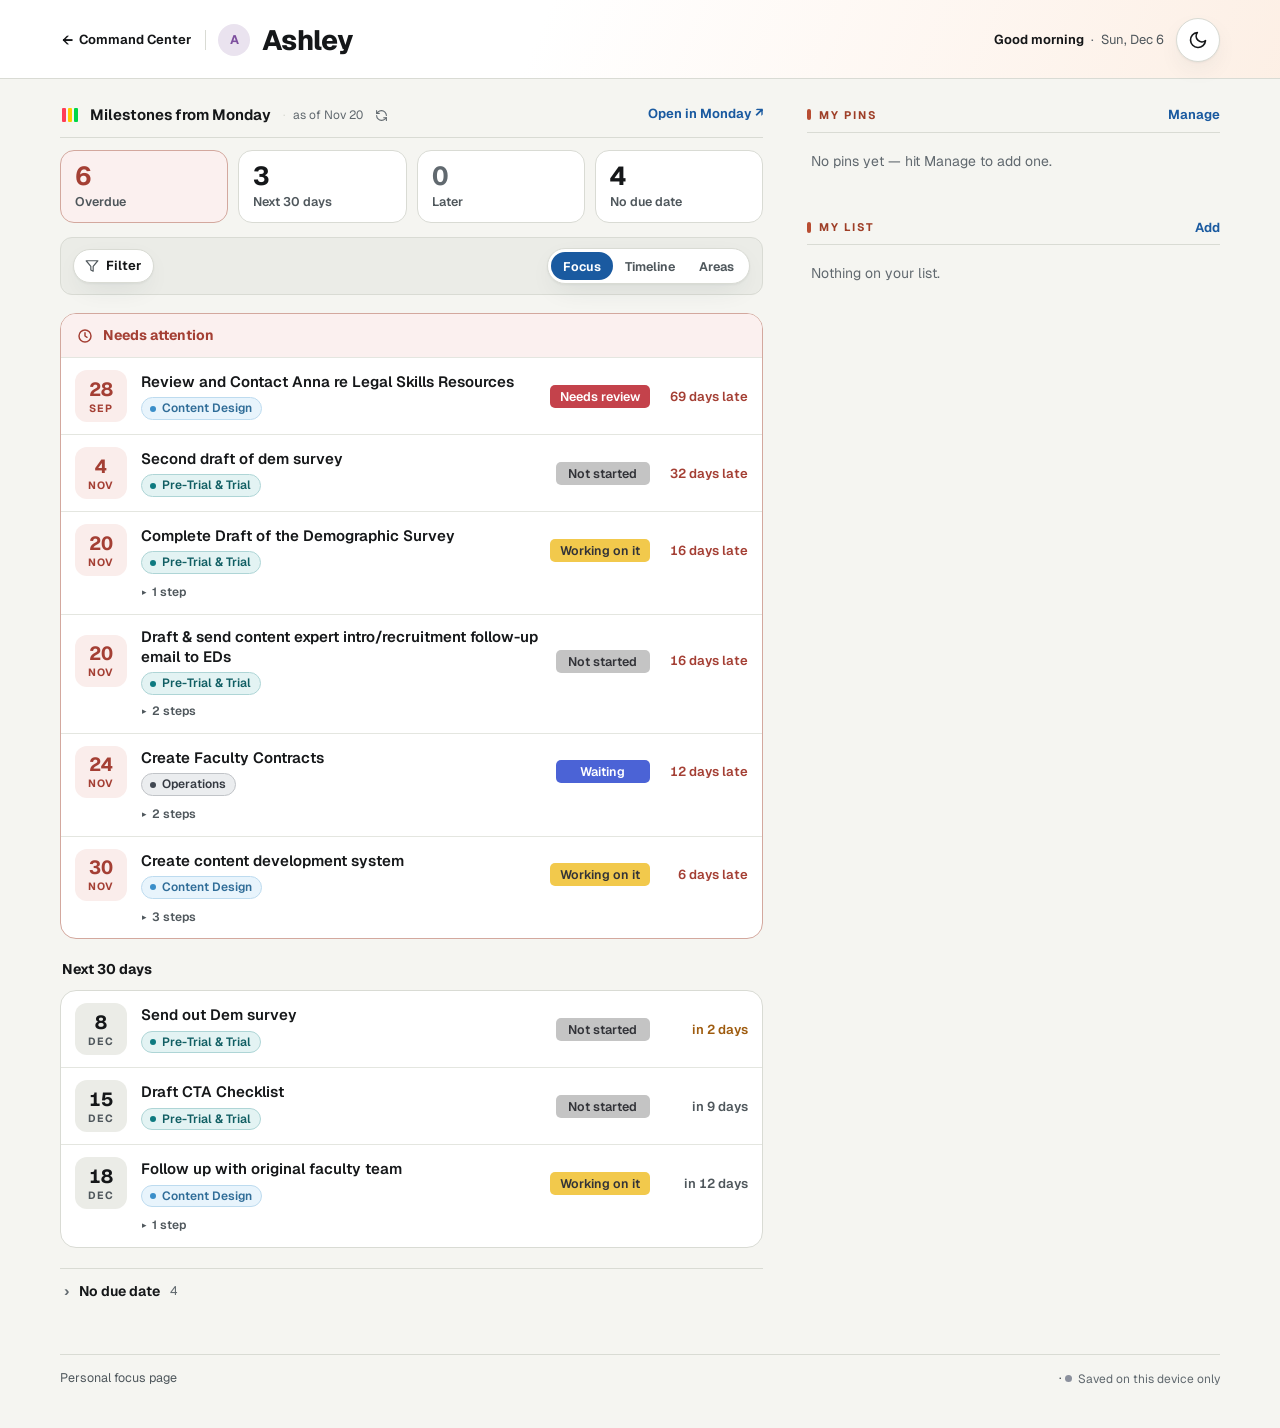
==== ashley/index.html @ b834e162 "Refresh team Monday task snapshots" ====
<!doctype html>
<html lang="en">
<head>
  <meta charset="utf-8" />
  <meta name="viewport" content="width=device-width, initial-scale=1, viewport-fit=cover" />
  <title>Ashley · Focus Page</title>
  <meta name="description" content="Ashley's personal focus page — Monday tasks and quick links." />
  <meta name="robots" content="noindex, nofollow" />
  <meta name="theme-color" content="#efd1b9" />
  <link rel="icon" href="../icons/app/icon.svg" type="image/svg+xml" />
  <link rel="preconnect" href="https://fonts.googleapis.com" />
  <link rel="preconnect" href="https://fonts.gstatic.com" crossorigin />
  <link href="https://fonts.googleapis.com/css2?family=Geist:wght@400;500;600;700&display=swap" rel="stylesheet" />
  <link rel="stylesheet" href="../tokens.css" />

  <style>
    * { box-sizing:border-box; }
    html { -webkit-text-size-adjust:100%; overflow-x:clip; overscroll-behavior-x:none; }
    body {
      margin:0; width:100%; max-width:100%; overflow-x:clip; overscroll-behavior-x:none;
      touch-action:pan-y pinch-zoom;
      font-family:var(--sans); color:var(--ink); line-height:1.5;
      background:var(--canvas-bg);
      -webkit-font-smoothing:antialiased;
      padding:max(20px,env(safe-area-inset-top)) var(--layout-gutter) calc(40px + env(safe-area-inset-bottom));
      min-height:100vh; min-height:100dvh; display:flex; flex-direction:column; align-items:stretch;
    }
    .wrap {
      width:100%; max-width:min(var(--layout-max),100%); margin-inline:auto; min-width:0;
      flex:1 0 auto; display:flex; flex-direction:column;
    }
    a { color:inherit; }
    .skip-link {
      position:absolute; left:16px; top:-100%; z-index:100; padding:10px 14px;
      border-radius:var(--radius); background:var(--card); color:var(--ink);
      font-weight:650; border:1px solid var(--line); box-shadow:var(--shadow);
      text-decoration:none;
    }
    .skip-link:focus { position:fixed; top:max(16px,env(safe-area-inset-top)); left:16px; outline:none; }
    .sr-only { position:absolute; width:1px; height:1px; padding:0; margin:-1px; overflow:hidden; clip:rect(0,0,0,0); white-space:nowrap; border:0; }

    /* ---- header ------------------------------------------------------
       A band, not a card: the wash and hairline run the full width of the
       window while the content stays on the same column as the page below.
       `margin-inline: calc(50% - 50vw)` reaches from .wrap out to both edges;
       .hero-inner puts the content back on the grid. html carries
       overflow-x:clip, so a scrollbar's worth of 100vw is clipped rather than
       becoming a sideways scroll. Mirrors the Command Center header. */
    header.hero {
      margin-inline:calc(50% - 50vw);
      margin-top:calc(-1 * max(20px,env(safe-area-inset-top)));
      margin-bottom:26px;
      padding-inline:var(--layout-gutter);
      background:var(--hero-bg);
      border-bottom:1px solid var(--line);
    }
    /* Padding and column match the Command Center's .hero-inner exactly, and
        both headers are governed by the same tallest child (the 44px icon
        button), so the band is the same height on every page. */
    .hero-inner {
      display:flex; align-items:center; flex-wrap:wrap; gap:4px 12px;
      max-width:min(var(--layout-max),100%); margin-inline:auto; padding:18px 0 16px;
      min-width:0;
    }
    /* Back to the Command Center — plain text in the band, not a floating pill */
    .team-back {
      display:inline-flex; align-items:center; gap:6px; flex:none;
      text-decoration:none; font-size:13px; font-weight:650; color:var(--ink);
      padding:3px 2px; border-radius:6px;
      transition:color .15s;
    }
    .team-back:hover { color:var(--brand); }
    .team-back:focus-visible {
      outline:none;
      box-shadow:0 0 0 3px color-mix(in srgb,var(--brand) 35%,transparent);
    }
    .tb-arrow { font-size:14px; line-height:1; }
    .hero-sep { flex:none; width:1px; height:20px; background:var(--line); }
    /* The person's mark — the same tinted circle the Command Center's avatar
       stack uses, so a face means the same thing on both pages. */
    .who-mono {
      flex:none; width:32px; height:32px; border-radius:50%;
      display:grid; place-items:center;
      font-family:var(--sans); font-weight:700; font-size:12.5px;
      color:var(--who,var(--brand));
      background:color-mix(in srgb,var(--who,var(--brand)) 16%,var(--card));
    }
    /* The person accents are literals, so unlike a token they do NOT lighten
       with the theme — accent-on-dark-tint lands near 3:1. Mixing the letter
       toward paper (and the ground a little further from it) restores it. */
    @media (prefers-color-scheme: dark) {
      :root:not([data-theme="light"]) .who-mono {
        color:color-mix(in srgb,var(--who,var(--brand)) 45%,#fff);
        background:color-mix(in srgb,var(--who,var(--brand)) 26%,var(--card));
      }
    }
    :root[data-theme="dark"] .who-mono {
      color:color-mix(in srgb,var(--who,var(--brand)) 45%,#fff);
      background:color-mix(in srgb,var(--who,var(--brand)) 26%,var(--card));
    }
    h1 {
      font-family:var(--sans); font-weight:750; font-size:clamp(22px,2.8vw,28px);
      line-height:1.1; letter-spacing:-0.025em; color:var(--ink); margin:0;
    }
    /* Greeting and date on one line, joined by a middot */
    .head-meta {
      display:flex; align-items:baseline; gap:7px; min-width:0;
      margin-left:auto; flex:none;
    }
    .greeting { font-size:13px; font-weight:650; line-height:1.3; color:var(--ink); }
    /* Scoped: .cal-day.today in the calendar would inherit the middot otherwise */
    .head-meta .today { font-size:13px; color:var(--muted); font-variant-numeric:tabular-nums; }
    .head-meta .today::before { content:"·"; margin-right:7px; color:var(--faint); }
    .head-right { display:flex; align-items:center; gap:8px; flex:none; }
    .icon-btn {
      width:44px; height:44px; display:grid; place-items:center; background:var(--card);
      border:1px solid var(--line); border-radius:999px; color:var(--ink); cursor:pointer;
      box-shadow:var(--shadow); transition:transform .17s, border-color .17s;
    }
    .icon-btn:hover { transform:translateY(-1px); border-color:color-mix(in srgb,var(--brand) 45%,var(--line)); }
    .icon-btn svg { width:20px; height:20px; }

    /* ---- layout (matches Command Center #board grid) --------------- */
    main.cols { margin-top:0; min-width:0; max-width:100%; margin-bottom:40px; }
    @media (min-width:960px){
      .cols {
        display:grid;
        grid-template-columns:minmax(0,63fr) minmax(300px,37fr);
        gap:44px;
        align-items:start;
      }
      .col { display:flex; flex-direction:column; gap:34px; min-width:0; }
    }
    @media (max-width:959px){
      .cols { display:flex; flex-direction:column; gap:30px; }
      .col { display:flex; flex-direction:column; gap:30px; min-width:0; max-width:100%; }
    }

    /* A section is a label and a rule. Nothing here is boxed or shadowed --
       the header band is the page's only container. */
    .panel { min-width:0; }
    .panel-head { margin:0 0 12px; padding-bottom:7px; border-bottom:1px solid var(--line);
      display:flex; align-items:center; gap:10px; flex-wrap:wrap; }
    .panel-title {
      display:flex; align-items:center; gap:8px; font-size:11px; font-weight:700;
      letter-spacing:.16em; text-transform:uppercase; color:var(--earth-deep); margin:0;
    }
    .panel-title::before { content:""; flex:none; width:4px; height:11px; border-radius:2px; background:var(--earth); }
    .panel-title a { color:inherit; text-decoration:none; transition:color .15s; }
    .panel-title a:hover, .panel-title a:focus-visible { color:var(--brand); outline:none; }

    /* ---- Monday tasks header + filter menus ------------------------- */
    .monday-head {
      display:flex; align-items:flex-start; justify-content:space-between;
      gap:12px 16px; flex-wrap:wrap;
      margin-bottom:12px; padding-bottom:12px; border-bottom:1px solid var(--line);
    }
    .monday-head-main {
      display:flex; align-items:center; flex-wrap:wrap; gap:6px 10px; min-width:0;
    }
    .monday-mark { flex:none; display:block; }
    .monday-title { font-size:15px; font-weight:650; color:var(--ink); margin:0; line-height:1.3; }
    .monday-meta { font-size:12px; color:var(--faint); font-variant-numeric:tabular-nums; }
    .monday-meta::before { content:"·"; margin:0 8px 0 2px; color:var(--line); }
    .monday-refresh {
      position:relative;
      font:inherit; line-height:0; padding:2px; border:0; border-radius:6px;
      background:transparent; color:var(--faint); cursor:pointer;
      transition:color .15s, background .15s;
    }
    /* Drawn at 17px, tapped at 25px. */
    .monday-refresh::after { content:""; position:absolute; inset:-4px; }
    .monday-refresh:hover { color:var(--ink); background:var(--hover-tint); }
    .monday-refresh svg { width:13px; height:13px; display:block; }
    .monday-open {
      flex:none; font-size:13px; font-weight:650; color:var(--brand);
      text-decoration:none; line-height:1.3; padding-top:1px;
    }
    .monday-open:hover { text-decoration:underline; text-underline-offset:2px; }

    /* ---- assigned to you this week ------------------------------------
       Earth-tinted header with a NEW pill and a Got it / Show toggle, then
       one row per task: name over its group and assign date, area chip, due.
       Got it folds it to the header; it never removes anything, because
       subitems handed to you show nowhere else on the page. */
    .new-assign {
      margin:0 0 14px; overflow:hidden; background:var(--card);
      border:1px solid color-mix(in srgb, var(--earth) 28%, var(--line));
      border-radius:14px; font-size:14px; color:var(--ink);
    }
    .na-head {
      display:flex; align-items:center; gap:10px; padding:4px 6px 4px 16px; min-height:46px;
      background:color-mix(in srgb, var(--earth) 10%, var(--card));
    }
    .new-assign:not(.is-collapsed) .na-head { border-bottom:1px solid color-mix(in srgb, var(--earth) 18%, var(--line)); }
    .na-pill, .new-tag {
      flex:none; padding:3px 8px; border-radius:999px; line-height:1.15;
      font-size:11px; font-weight:700; letter-spacing:.08em;
      color:var(--on-accent); background:var(--earth);
    }
    .new-tag { font-size:10.5px; padding:2px 7px; }
    .na-title { font-size:13.5px; font-weight:700; color:var(--earth-deep); min-width:0; }
    .na-count { font-size:12.5px; color:var(--earth-deep); }
    .na-toggle {
      margin-left:auto; flex:none; min-height:36px; padding:0 12px; border-radius:8px; cursor:pointer;
      background:transparent; border:0; font:inherit; font-size:13px; font-weight:650; color:var(--earth-deep);
    }
    .na-toggle:hover { background:color-mix(in srgb, var(--earth) 12%, transparent); }
    .na-toggle:focus-visible { outline:none; box-shadow:0 0 0 2px color-mix(in srgb, var(--brand) 40%, transparent); }
    .na-list { list-style:none; margin:0; padding:0; }
    .na-list li + li { border-top:1px solid var(--line-soft); }
    /* Fixed chip and date columns so both line up from row to row. */
    .na-list a {
      display:grid; grid-template-columns:minmax(0,1fr) auto 7.5em; align-items:center; gap:4px 14px;
      padding:12px 16px; color:var(--ink); text-decoration:none;
    }
    .na-list a:hover { background:color-mix(in srgb, var(--ink) 3%, var(--card)); }
    .na-list a:hover .na-task { color:var(--brand); }
    .na-list a:focus-visible { outline:none; box-shadow:inset 0 0 0 2px color-mix(in srgb, var(--brand) 40%, transparent); }
    .na-name { min-width:0; overflow-wrap:anywhere; }
    .na-task { display:block; font-size:14.5px; font-weight:600; line-height:1.35; transition:color .13s; }
    .na-sub { display:block; margin-top:3px; font-size:12.5px; color:var(--muted); }
    .na-due { justify-self:end; font-size:13px; font-weight:600; color:var(--muted); font-variant-numeric:tabular-nums; white-space:nowrap; }
    @media (max-width:560px){
      .na-list a { grid-template-columns:auto minmax(0,1fr); }
      .na-name { grid-column:1 / -1; }
      .na-due { justify-self:start; }
    }

    /* ---- area chips --------------------------------------------------
       One hue per synced board. Every board sits in the LACE workspace, so the
       home page's project colours would all be the same red. The c-<board>
       classes set --chip / --chip-tint for anything that wants the area's
       colour: chips, timeline rows, area cards. */
    .c-ops     { --chip:var(--hue-7); --chip-tint:var(--hue-7-tint); }
    .c-trial   { --chip:var(--hue-2); --chip-tint:var(--hue-2-tint); }
    .c-lms     { --chip:var(--hue-3); --chip-tint:var(--hue-3-tint); }
    .c-comms   { --chip:var(--hue-4); --chip-tint:var(--hue-4-tint); }
    .c-data    { --chip:var(--hue-5); --chip-tint:var(--hue-5-tint); }
    .c-content { --chip:var(--hue-6); --chip-tint:var(--hue-6-tint); }
    .area-chip {
      display:inline-flex; align-items:center; gap:6px; white-space:nowrap;
      padding:2px 9px 2px 8px; border-radius:999px; font-size:12px; font-weight:600; line-height:1.4;
      color:color-mix(in srgb, var(--chip,var(--hue-7)) 72%, var(--ink)); background:var(--chip-tint,var(--hue-7-tint));
      border:1px solid color-mix(in srgb, var(--chip,var(--hue-7)) 25%, var(--chip-tint,var(--hue-7-tint)));
    }
    .area-chip::before { content:""; flex:none; width:6px; height:6px; border-radius:50%; background:var(--chip,var(--hue-7)); }

    .monday-controls {
      display:flex; align-items:center; gap:10px 12px; flex-wrap:wrap;
      margin:0 0 18px; padding:10px 12px;
      background:var(--paper-2);
      border:1px solid var(--line);
      border-radius:12px;
    }
    .monday-controls .menu-wrap { display:flex; align-items:center; position:relative; }
    .menu-wrap { position:relative; }
    .filter-trigger {
      font:inherit; font-size:13px; font-weight:650; color:var(--ink);
      background:var(--card); border:1px solid var(--line); border-radius:999px;
      padding:7px 12px 7px 11px; cursor:pointer;
      display:inline-flex; align-items:center; gap:7px;
      line-height:1.2; min-height:34px; box-shadow:var(--shadow);
      transition:color .15s, background .15s, border-color .15s;
    }
    .filter-trigger svg { width:14px; height:14px; color:var(--muted); flex:none; }
    .filter-trigger:hover {
      border-color:color-mix(in srgb,var(--brand) 40%,var(--line));
      color:var(--brand-deep);
    }
    .filter-trigger:hover svg { color:var(--brand-deep); }
    .filter-trigger:focus-visible {
      outline:none;
      box-shadow:0 0 0 3px color-mix(in srgb,var(--brand) 35%,transparent), var(--shadow);
    }
    .filter-trigger[aria-expanded="true"],
    .filter-trigger.is-filtered {
      border-color:color-mix(in srgb,var(--brand) 50%,var(--line));
      color:var(--brand-deep);
      background:var(--card);
    }
    .filter-trigger[aria-expanded="true"] svg,
    .filter-trigger.is-filtered svg { color:var(--brand); }
    .filter-summary {
      max-width:22ch; overflow:hidden; text-overflow:ellipsis; white-space:nowrap;
      font-size:12.5px; font-weight:600; color:var(--muted);
    }
    .filter-summary:not([hidden])::before {
      content:"·"; margin-right:6px; color:var(--line);
    }
    .view-toggle {
      margin-left:auto;
      display:inline-flex; align-items:center; gap:0;
      padding:3px; background:var(--card);
      border:1px solid var(--line); border-radius:999px;
      box-shadow:var(--shadow);
    }
    .view-seg {
      font:inherit; font-size:12.5px; font-weight:650; color:var(--muted);
      background:transparent; border:0; border-radius:999px;
      padding:6px 12px; cursor:pointer; line-height:1.2; min-height:28px;
      transition:color .15s, background .15s;
    }
    .view-seg:hover { color:var(--ink); }
    .view-seg:focus-visible {
      outline:none;
      box-shadow:0 0 0 3px color-mix(in srgb,var(--brand) 35%,transparent);
    }
    .view-seg[aria-pressed="true"] {
      background:var(--brand); color:var(--on-accent);
    }
    .menu-panel {
      position:absolute; top:calc(100% + 8px); left:0; z-index:25;
      min-width:210px; background:var(--card);
      border:1px solid var(--line); border-radius:10px;
      box-shadow:var(--shadow); padding:6px 0;
    }
    .menu-panel[hidden] { display:none; }
    .menu-section + .menu-section { margin-top:4px; padding-top:4px; border-top:1px solid var(--line-soft); }
    .menu-section-label {
      font-size:11px; font-weight:700; letter-spacing:.12em;
      text-transform:uppercase; color:var(--faint);
      padding:6px 14px 4px;
    }
    .menu-list { list-style:none; margin:0; padding:0; }
    .menu-item {
      display:flex; align-items:center; gap:8px; width:100%;
      font:inherit; font-size:14px; font-weight:500; color:var(--ink);
      background:transparent; border:0; padding:8px 14px;
      cursor:pointer; text-align:left; transition:background .13s;
    }
    .menu-item:hover { background:var(--hover-tint); }
    /* A picked filter is a control state, so it takes brand, not earth. */
    .menu-item[aria-pressed="true"] {
      background:color-mix(in srgb,var(--brand) 10%,var(--card));
      color:var(--brand-deep); font-weight:650;
    }
    .menu-check { margin-left:auto; flex:none; width:14px; height:14px; color:var(--brand); visibility:hidden; }
    .menu-item[aria-pressed="true"] .menu-check { visibility:visible; }
    .menu-dot { width:8px; height:8px; border-radius:50%; flex:none; }
    .task-content { min-height:80px; }

    /* ---- milestone views: shared pieces ------------------------------
       --od-ink is overdue as TEXT: the raw --overdue sits right at 4.5:1 on
       white and dips under it on its own tint, so text pulls it toward ink. */
    .panel { --od-ink:color-mix(in srgb, var(--overdue) 80%, var(--ink)); }
    /* Status is a solid Monday-coloured label with squared corners; area chips
       are soft tinted pills with a dot. Shape alone tells them apart. */
    .status-pill {
      display:inline-flex; align-items:center; justify-content:center; min-width:7.5em;
      padding:4px 10px; border-radius:5px;
      font-size:12.5px; font-weight:600; white-space:nowrap; line-height:1.2;
    }
    .st-work   { background:var(--mon-work);   color:var(--mon-work-ink); }
    .st-wait   { background:var(--mon-wait);   color:var(--mon-wait-ink); }
    .st-review { background:var(--mon-review); color:var(--mon-review-ink); }
    .st-idle   { background:var(--mon-idle);   color:var(--mon-idle-ink); }
    .st-done   { background:var(--mon-done);   color:var(--mon-done-ink); }

    /* ---- summary tiles: counts that double as jump links -------------- */
    .ms-tiles { display:grid; grid-template-columns:repeat(4,minmax(0,1fr)); gap:10px; margin:0 0 14px; }
    .ms-tile {
      font:inherit; text-align:left; cursor:pointer; color:var(--ink);
      background:var(--card); border:1px solid var(--line); border-radius:14px;
      padding:12px 14px; min-height:44px; display:flex; flex-direction:column; gap:5px;
      transition:border-color .15s, transform .15s;
    }
    .ms-tile:hover:not(:disabled) { border-color:color-mix(in srgb,var(--brand) 40%,var(--line)); transform:translateY(-1px); }
    .ms-tile b { font-size:26px; font-weight:700; letter-spacing:-0.03em; line-height:1; font-variant-numeric:tabular-nums; }
    .ms-tile span { font-size:12.5px; font-weight:600; color:var(--muted); line-height:1.3; }
    .ms-tile.is-alert {
      background:color-mix(in srgb,var(--overdue) 8%,var(--card));
      border-color:color-mix(in srgb,var(--overdue) 35%,var(--line));
    }
    .ms-tile.is-alert b { color:var(--od-ink); }
    .ms-tile:disabled { cursor:default; }
    .ms-tile:disabled b { color:var(--faint); }
    @media (max-width:560px){ .ms-tiles { grid-template-columns:repeat(2,minmax(0,1fr)); } }

    /* ---- focus view ---------------------------------------------------- */
    .ms-sec { margin:0 0 20px; scroll-margin-top:16px; }
    .ms-sec:focus { outline:none; }
    .ms-sec:last-child { margin-bottom:0; }
    .ms-sec-head { display:flex; align-items:baseline; flex-wrap:wrap; gap:4px 10px; padding:0 2px 10px; }
    .ms-sec-head h3, .ms-alert-head h3 { margin:0; font-size:14px; font-weight:700; color:inherit; }
    .ms-sec-note { font-size:12.5px; color:var(--faint); }
    .ms-card { background:var(--card); border:1px solid var(--line); border-radius:16px; overflow:hidden; }
    .ms-card.is-alert { border-color:color-mix(in srgb,var(--overdue) 35%,var(--line)); }
    .ms-alert-head {
      display:flex; align-items:center; flex-wrap:wrap; gap:4px 10px; padding:11px 16px;
      background:color-mix(in srgb,var(--overdue) 8%,var(--card)); color:var(--od-ink);
    }
    .ms-alert-head svg { width:16px; height:16px; flex:none; }
    .ms-alert-head .ms-sec-note { color:var(--od-ink); }
    .ms-empty { margin:0; padding:18px 16px; font-size:14px; color:var(--muted); }

    .ms-row {
      display:grid; grid-template-columns:52px minmax(0,1fr) auto; align-items:center; gap:14px;
      padding:12px 14px; border-top:1px solid var(--line-soft);
      color:var(--ink); text-decoration:none; transition:background .13s;
    }
    .ms-card > .ms-row:first-child { border-top:0; }
    .ms-row:hover { background:color-mix(in srgb,var(--ink) 3%,var(--card)); }
    .ms-row:hover .ms-name { color:var(--brand); }
    .ms-date {
      width:52px; height:52px; border-radius:12px; background:var(--paper-2);
      display:flex; flex-direction:column; align-items:center; justify-content:center; line-height:1;
    }
    .ms-date b { font-size:19px; font-weight:700; letter-spacing:-0.02em; font-variant-numeric:tabular-nums; }
    .ms-date span { font-size:10.5px; font-weight:700; letter-spacing:.12em; text-transform:uppercase; color:var(--muted); margin-top:4px; }
    .ms-date.is-od { background:color-mix(in srgb,var(--overdue) 10%,var(--card)); color:var(--od-ink); }
    .ms-date.is-od span { color:var(--od-ink); }
    .ms-date.is-none b { color:var(--faint); }
    .ms-main { min-width:0; }
    .ms-name { display:block; font-size:15px; font-weight:600; line-height:1.35; overflow-wrap:anywhere; transition:color .13s; }
    .ms-meta { display:flex; align-items:center; flex-wrap:wrap; gap:4px 8px; margin-top:5px; font-size:12.5px; color:var(--muted); }
    .ms-side { display:flex; align-items:center; gap:14px; }
    .ms-when {
      min-width:6.5em; text-align:right; font-size:13px; font-weight:600; color:var(--muted);
      font-variant-numeric:tabular-nums; white-space:nowrap;
    }
    .ms-when.is-od { color:var(--od-ink); }
    .ms-when.is-soon { color:var(--warm-deep); }
    /* Steps: a milestone's open subitems, folded away until asked for. */
    /* The toggle and open list sit in a tray tucked under the row's text
       column, so they read as part of that milestone, not a loose line. */
    /* Closed, the toggle is a compact line just under the area chip, sized to
       the meta text; open, it becomes a tab and the list hangs off it as one
       tray. Both sit in the row's text column so they belong to the milestone. */
    .ms-steps-wrap { margin:-10px 14px 10px 80px; }
    .ms-steps-toggle {
      display:inline-flex; align-items:center; gap:5px; margin:0 0 0 -6px; padding:2px 6px;
      border:1px solid transparent; border-radius:6px; background:none;
      font:inherit; font-size:12px; font-weight:600; line-height:1.4; color:var(--muted);
      cursor:pointer; transition:background .13s, color .13s;
    }
    .ms-steps-toggle .chev { font-size:9px; }
    .ms-steps-toggle:hover { color:var(--brand); background:var(--paper-2); }
    .ms-steps-toggle[aria-expanded="true"] {
      margin-left:0; padding:3px 10px; background:var(--paper-2); border-color:var(--line);
      border-bottom-left-radius:0; border-bottom-right-radius:0; border-bottom-color:transparent;
    }
    .ms-steps-toggle:focus-visible { outline:2px solid var(--brand); outline-offset:-2px; border-radius:6px; }
    .ms-steps-toggle .chev { display:inline-block; transition:transform .15s; }
    .ms-steps-toggle[aria-expanded="true"] .chev { transform:rotate(90deg); }
    .ms-steps {
      list-style:none; margin:0; padding:2px 12px;
      background:var(--paper-2); border:1px solid var(--line); border-radius:0 10px 10px 10px;
    }
    .ms-steps li + li { border-top:1px solid var(--line); }
    .ms-steps a {
      display:grid; grid-template-columns:minmax(0,1fr) auto; gap:2px 12px; align-items:baseline;
      padding:7px 0; color:var(--ink); text-decoration:none; font-size:13.5px;
    }
    .ms-steps a:hover .ms-step-name { color:var(--brand); }
    .ms-step-name { overflow-wrap:anywhere; }
    .ms-step-who { grid-column:1; font-size:12px; color:var(--faint); }
    .ms-step-who.is-me { color:var(--brand); font-weight:600; }
    .ms-step-side { grid-column:2; grid-row:1 / span 2; align-self:center; display:flex; align-items:center; gap:10px; }
    .ms-step-when { min-width:4.5em; text-align:right; font-size:12.5px; font-weight:600; color:var(--muted); white-space:nowrap; font-variant-numeric:tabular-nums; }
    .status-pill.is-mini { min-width:0; padding:2px 7px; border-radius:4px; font-size:11px; }
    .ms-step-when.is-od { color:var(--od-ink); }
    @media (prefers-reduced-motion: reduce){ .ms-steps-toggle .chev { transition:none; } }
    @media (max-width:560px){
      .ms-row { grid-template-columns:44px minmax(0,1fr); gap:8px 12px; align-items:start; }
      .ms-date { width:44px; height:44px; border-radius:11px; }
      .ms-date b { font-size:16px; }
      .ms-date span { font-size:9.5px; margin-top:3px; }
      .ms-side { grid-column:2; gap:10px; }
      .ms-when { min-width:0; text-align:left; }
      .ms-steps-wrap { margin-left:70px; }
    }

    /* Later: a month-by-month count, with the full list one press away */
    .ms-later {
      background:var(--card); border:1px solid var(--line); border-radius:16px;
      padding:16px 18px; display:flex; flex-direction:column; gap:14px;
    }
    .ms-later-head { display:flex; align-items:center; flex-wrap:wrap; gap:4px 10px; }
    .ms-later-head h3 { margin:0; font-size:14px; font-weight:700; }
    .ms-more-btn {
      margin-left:auto; font:inherit; font-size:13px; font-weight:650; cursor:pointer;
      color:var(--brand-deep); background:var(--brand-tint); border:0; border-radius:999px;
      padding:0 14px; min-height:36px; transition:background .15s;
    }
    .ms-more-btn:hover { background:color-mix(in srgb,var(--brand) 18%,var(--card)); }
    .ms-hist { display:grid; grid-template-columns:repeat(var(--n),minmax(0,1fr)); gap:8px; height:100px; }
    .ms-bar { display:flex; flex-direction:column; align-items:center; justify-content:flex-end; gap:6px; min-width:0; }
    .ms-bar-n { font-size:12px; font-weight:650; font-variant-numeric:tabular-nums; }
    .ms-bar-fill { width:100%; max-width:64px; border-radius:6px; background:color-mix(in srgb,var(--idle) 45%,var(--card)); }
    .ms-bar-m { font-size:11px; font-weight:700; letter-spacing:.08em; text-transform:uppercase; color:var(--muted); white-space:nowrap; }
    .ms-bar.is-peak .ms-bar-fill { background:var(--earth); }
    .ms-bar.is-peak .ms-bar-n, .ms-bar.is-peak .ms-bar-m { color:var(--earth-deep); }
    .ms-month { margin-top:16px; }
    .ms-month-head {
      margin:0 2px 8px; font-size:11px; font-weight:700; letter-spacing:.14em;
      text-transform:uppercase; color:var(--earth-deep);
    }
    @media (max-width:560px){ .ms-hist { gap:4px; } .ms-bar-m { font-size:10px; letter-spacing:.04em; } }

    /* No due date: folded away, like the other quiet buckets */
    .ms-undated { border-top:1px solid var(--line); }
    .ms-undated > summary {
      list-style:none; cursor:pointer; display:flex; align-items:center; gap:10px;
      padding:12px 4px; font-weight:650; font-size:14px; min-height:44px;
    }
    .ms-undated > summary::-webkit-details-marker { display:none; }
    .ms-undated .ms-sec-note { font-weight:400; }
    .bucket-chev { color:var(--faint); transition:transform .16s; }
    .ms-undated[open] .bucket-chev { transform:rotate(90deg); }
    .ms-undated .ms-card { margin-bottom:4px; }

    /* ---- timeline view --------------------------------------------------
       One row per area, months across, a dot per milestone. Milestones that
       would sit on top of each other merge into one numbered circle; picking
       one lists what's in it underneath. Positions are percentages, so the
       chart reflows with the column. */
    .tl { background:var(--card); border:1px solid var(--line); border-radius:16px; padding:14px 18px 12px; margin-bottom:16px; }
    .tl-body { position:relative; }
    .tl-axis, .tl-row { display:grid; grid-template-columns:168px minmax(0,1fr); }
    .tl-axis { height:50px; }
    .tl-row { align-items:center; min-height:62px; border-top:1px solid var(--line-soft); }
    .tl-track { position:relative; align-self:stretch; margin:0 14px; }
    .tl-axis .tl-track { margin-top:0; }
    .tl-month {
      position:absolute; top:6px; font-size:11px; font-weight:700; letter-spacing:.1em;
      text-transform:uppercase; color:var(--faint); white-space:nowrap;
    }
    .tl-today-tag {
      position:absolute; top:26px; transform:translateX(-50%); z-index:2;
      font-size:11px; font-weight:700; line-height:1.4; white-space:nowrap;
      color:var(--on-accent); background:var(--earth); border-radius:999px; padding:1px 8px;
    }
    .tl-lines { position:absolute; top:50px; bottom:0; left:168px; right:0; pointer-events:none; }
    .tl-lines-in { position:absolute; inset:0 14px; }
    .tl-gl { position:absolute; top:0; bottom:0; width:1px; background:var(--line-soft); }
    .tl-now { position:absolute; top:-6px; bottom:0; width:2px; margin-left:-1px; background:var(--earth); }
    .tl-label { display:flex; align-items:center; gap:8px; min-width:0; font-size:13.5px; font-weight:650; padding-right:8px; white-space:nowrap; }
    .tl-label::before { content:""; flex:none; width:9px; height:9px; border-radius:50%; background:var(--chip); }
    .tl-label em { font-style:normal; font-weight:500; font-size:12px; color:var(--faint); }
    .tl-mk {
      --mk:var(--chip);
      position:absolute; top:50%; transform:translate(-50%,-50%); z-index:1;
      display:grid; place-items:center; padding:0; cursor:pointer;
      border-radius:999px; border:2px solid var(--card); background:var(--mk);
      color:var(--on-accent); font:inherit; font-size:11.5px; font-weight:700; line-height:1;
      box-shadow:0 1px 3px rgba(38,54,63,.25); transition:box-shadow .15s;
    }
    .tl-mk::after { content:""; position:absolute; inset:-5px; border-radius:inherit; }
    .tl-mk.is-od { --mk:var(--overdue); }
    .tl-mk[aria-pressed="true"] { z-index:3; box-shadow:0 0 0 2px var(--card), 0 0 0 4px var(--mk); }
    .tl-new {
      position:absolute; top:-5px; right:-5px; width:12px; height:12px; border-radius:50%;
      background:var(--earth); border:2px solid var(--card);
    }
    .tl-legend {
      display:flex; align-items:center; flex-wrap:wrap; gap:6px 18px; margin-top:8px; padding-top:10px;
      border-top:1px solid var(--line-soft); font-size:12.5px; color:var(--muted);
    }
    .tl-legend span { display:inline-flex; align-items:center; gap:7px; }
    .tl-legend i { width:11px; height:11px; border-radius:50%; display:block; flex:none; }
    .tl-detail-head { display:flex; align-items:center; flex-wrap:wrap; gap:4px 10px; padding:13px 16px; border-bottom:1px solid var(--line-soft); }
    .tl-detail-head::before { content:""; flex:none; width:9px; height:9px; border-radius:50%; background:var(--chip); }
    .tl-detail-head.is-od::before { background:var(--overdue); }
    .tl-detail-head h3 { margin:0; font-size:15px; font-weight:700; }
    @media (max-width:560px){
      .tl { padding:12px 12px 10px; }
      .tl-axis, .tl-row { grid-template-columns:minmax(0,1fr); }
      .tl-axis .tl-spacer { display:none; }
      .tl-row { padding-top:8px; min-height:0; }
      .tl-label { justify-self:start; position:relative; z-index:2; background:var(--card); padding-right:10px; }
      .tl-row .tl-track { height:48px; }
      .tl-lines { left:0; }
      .tl-month { font-size:10px; letter-spacing:.04em; }
    }

    /* ---- areas view ------------------------------------------------------ */
    .ar-grid { display:grid; grid-template-columns:repeat(2,minmax(0,1fr)); gap:14px; }
    @media (max-width:720px){ .ar-grid { grid-template-columns:minmax(0,1fr); } }
    .ar-card {
      background:var(--card); border:1px solid var(--line); border-radius:16px;
      padding:18px; display:flex; flex-direction:column; gap:14px; min-width:0;
    }
    .ar-head { display:flex; align-items:center; gap:9px; flex-wrap:wrap; }
    .ar-head::before { content:""; flex:none; width:10px; height:10px; border-radius:50%; background:var(--chip); }
    .ar-head h3 { margin:0; font-size:15px; font-weight:700; }
    .ar-n { font-size:12.5px; color:var(--faint); font-variant-numeric:tabular-nums; }
    .ar-od-badge {
      margin-left:auto; font-size:11.5px; font-weight:700; color:var(--od-ink);
      background:color-mix(in srgb,var(--overdue) 10%,var(--card)); border-radius:999px; padding:3px 9px;
    }
    .ar-bar { display:flex; gap:2px; height:8px; border-radius:999px; overflow:hidden; }
    .ar-bar span { display:block; height:100%; }
    .ar-next {
      display:flex; flex-direction:column; gap:3px; padding:12px 14px; border-radius:12px;
      background:var(--chip-tint); color:var(--ink); text-decoration:none;
    }
    .ar-next small {
      font-size:11px; font-weight:700; letter-spacing:.12em; text-transform:uppercase;
      color:color-mix(in srgb, var(--chip) 72%, var(--ink));
    }
    .ar-next b { font-size:15px; font-weight:650; line-height:1.35; overflow-wrap:anywhere; transition:color .13s; }
    .ar-next b .new-tag { margin-right:7px; vertical-align:2px; }
    .ar-next em { font-style:normal; font-size:12.5px; color:var(--muted); }
    .ar-next:hover b { color:var(--brand); }
    .ar-next.is-od { background:color-mix(in srgb,var(--overdue) 9%,var(--card)); }
    .ar-next.is-od small { color:var(--od-ink); }
    .ar-then { list-style:none; margin:0; padding:0; }
    .ar-then a {
      display:flex; justify-content:space-between; gap:12px; padding:9px 2px;
      border-top:1px solid var(--line-soft); font-size:13.5px; color:var(--ink); text-decoration:none;
    }
    .ar-then a:hover { color:var(--brand); }
    .ar-then .new-tag { margin-right:6px; vertical-align:1px; }
    .ar-then-due { flex:none; color:var(--muted); font-variant-numeric:tabular-nums; }
    .ar-then-due.is-od { color:var(--od-ink); font-weight:600; }
    .ar-all {
      align-self:flex-start; margin-top:auto; font:inherit; font-size:13px; font-weight:650;
      color:var(--brand); background:none; border:0; padding:6px 0; min-height:32px; cursor:pointer;
    }
    .ar-all:hover { text-decoration:underline; text-underline-offset:2px; }
    /* Dashed: the one card that is a to-do about the plan, not a board */
    .ar-card.is-undated { background:transparent; border-style:dashed; }
    .ar-card.is-undated .ar-head::before { background:var(--idle); }
    .ar-then-area { flex:none; font-size:12.5px; color:var(--muted); white-space:nowrap; }
    .ar-more { margin:0; padding:9px 2px 0; border-top:1px solid var(--line-soft); font-size:12.5px; color:var(--muted); }
    .ar-undated-link {
      align-self:flex-start; margin-top:auto; font-size:13px; font-weight:650;
      color:var(--brand); text-decoration:none; padding:6px 0;
    }
    .ar-undated-link:hover { text-decoration:underline; text-underline-offset:2px; }

    .list-empty .wk-jump {
      font:inherit; font-size:13.5px; font-weight:650; margin-top:12px; cursor:pointer;
      background:var(--card); border:1px solid color-mix(in srgb,var(--brand) 35%,var(--line));
      color:var(--brand); border-radius:999px; padding:7px 15px; transition:transform .14s, background .14s;
    }
    .list-empty .wk-jump:hover { transform:translateY(-1px); background:color-mix(in srgb,var(--brand) 10%,var(--card)); }

    @keyframes task-spin { to { transform: rotate(360deg); } }
    .monday-refresh.spinning svg { animation: task-spin 0.85s linear infinite; }
    @media (max-width:520px){
      .monday-head { align-items:flex-start; }
      .monday-open { width:100%; }
      .menu-panel { min-width:min(240px,calc(100vw - 48px)); }
      .monday-controls { padding:10px; }
      .view-toggle { margin-left:0; width:100%; }
      .view-seg { flex:1; text-align:center; padding:7px 8px; }
      .filter-summary { max-width:16ch; }
    }

    /* ---- shared empty state (pins, list, tasks) --------------------- */
    .list-empty { color:var(--faint); font-size:14px; text-align:center; padding:16px 8px; }
    .task-content .list-empty { color:var(--muted); padding:26px 12px; }
    .task-content .list-empty .wk-jump { display:block; margin:12px auto 0; }

    /* ---- jump links ------------------------------------------------ */
    .links { list-style:none; margin:0; padding:0; display:flex; flex-direction:column; gap:0; }
    .links a {
      --link-accent:var(--earth);
      display:flex; align-items:center; gap:11px; text-decoration:none; padding:10px 4px;
      border-radius:7px; border:0; border-bottom:1px solid var(--line-soft);
      background:transparent;
      transition:background .15s, border-color .15s;
    }
    .links > li:last-child a { border-bottom:none; }
    .links a:hover {
      background:var(--hover-tint); border-bottom-color:transparent;
      box-shadow:inset 2px 0 0 var(--link-accent);
    }
    .link-icon {
      width:24px; height:24px; border-radius:50%; flex:none;
      display:grid; place-items:center;
      background:color-mix(in srgb,var(--link-accent) 16%,var(--card));
      color:var(--link-accent);
      border:1px solid color-mix(in srgb,var(--link-accent) 22%,var(--line));
    }
    .link-icon svg { width:13px; height:13px; display:block; }
    .links .lname { font-size:14.5px; font-weight:600; flex:1; min-width:0; line-height:1.35; }
    .links .larr {
      flex:none; width:20px; height:20px; border-radius:999px;
      display:grid; place-items:center; font-size:13px; line-height:1;
      color:var(--muted); background:transparent;
      opacity:.7; transition:opacity .15s, transform .15s, color .15s;
    }
    .links a:hover .larr { color:var(--link-accent); }
    .links a:hover .larr { opacity:1; transform:translate(1px,-1px); }

    /* ---- sidebar (pins + list — right column) ----------------------- */
    .sidebar .panel-head { margin-bottom:10px; }
    .sidebar .head-link {
      font:inherit; font-size:13px; font-weight:650; color:var(--brand);
      background:none; border:0; padding:0; cursor:pointer; text-decoration:none;
    }
    .sidebar .head-link:hover { text-decoration:underline; text-underline-offset:2px; }
    .sidebar .head-link[aria-pressed="true"] { color:var(--brand-deep); }
    .sidebar .links a {
      padding:11px 4px; gap:10px;
    }
    .sidebar .links a:hover {
      background:var(--hover-tint); border-bottom-color:var(--line-soft);
      box-shadow:none;
    }
    .sidebar .link-icon {
      width:20px; height:20px;
      background:var(--link-accent);
      color:var(--on-accent);
      border:none;
    }
    .sidebar .link-icon svg { width:11px; height:11px; }
    .sidebar .links .lname { font-size:14px; font-weight:600; }
    .sidebar .links .larr {
      width:auto; height:auto; font-size:13px; opacity:.5;
      transform:none;
    }
    .sidebar .links a:hover .larr { opacity:.85; transform:none; }
    .sidebar .list-empty { text-align:left; padding:8px 4px 12px; }
    .sidebar .pin-manage {
      display:flex; align-items:center; gap:10px;
      padding:11px 4px; border-bottom:1px solid var(--line-soft);
    }
    .sidebar .pin-manage:last-child { border-bottom:none; }
    .sidebar .pin-manage .pin-label { flex:1; min-width:0; font-size:14px; font-weight:600;
      overflow:hidden; text-overflow:ellipsis; white-space:nowrap; }

    /* ---- my pins ---------------------------------------------------- */
    .pin-row { display:flex; align-items:center; gap:8px; }
    .pin-row .links { flex:1; min-width:0; }
    .pin-actions { display:flex; gap:6px; flex:none; }
    .mini-btn {
      font:inherit; font-size:12px; font-weight:650; cursor:pointer; color:var(--muted);
      background:var(--paper-2); border:1px solid var(--line); border-radius:8px;
      padding:5px 9px; line-height:1.2; transition:border-color .15s, color .15s;
    }
    .mini-btn:hover { color:var(--ink); border-color:color-mix(in srgb,var(--brand) 40%,var(--line)); }
    .mini-btn[aria-pressed="true"] { color:var(--brand-deep); border-color:color-mix(in srgb,var(--brand) 45%,var(--line)); }
    .mini-btn.icon-only {
      display:inline-flex; align-items:center; justify-content:center;
      line-height:0; min-width:28px; min-height:28px; padding:5px 7px;
    }
    .mini-btn.icon-only svg { width:14px; height:14px; display:block; flex-shrink:0; }
    .head-actions { margin-left:auto; display:flex; gap:6px; align-items:center; }

    /* ---- pin editor -------------------------------------------------- */
    .pin-form { border:0; border-top:1px solid var(--line); border-radius:0; background:transparent; padding:14px 0 4px; margin-top:8px; }
    .pin-form label { display:block; font-size:11px; font-weight:650; letter-spacing:.06em;
      text-transform:uppercase; color:var(--faint); margin:0 0 4px; }
    .pin-form input[type="text"], .pin-form input[type="url"] {
      font:inherit; font-size:14px; width:100%; color:var(--ink); background:var(--card);
      border:1px solid var(--line); border-radius:8px; padding:8px 10px; margin-bottom:10px;
    }
    .pin-form input:focus { outline:none; border-color:var(--brand); }
    .swatches, .icon-grid { display:flex; flex-wrap:wrap; gap:6px; margin-bottom:10px; }
    .swatch {
      width:26px; height:26px; border-radius:50%; cursor:pointer; padding:0;
      border:2px solid transparent; box-shadow:inset 0 0 0 1px rgba(0,0,0,.12);
    }
    .swatch[aria-pressed="true"] { border-color:var(--ink); }
    .icon-pick {
      width:32px; height:32px; border-radius:8px; cursor:pointer; display:grid; place-items:center;
      background:var(--card); border:1px solid var(--line); color:var(--muted); padding:0;
    }
    .icon-pick svg { width:16px; height:16px; }
    .icon-pick[aria-pressed="true"] { color:var(--brand); border-color:var(--brand); background:color-mix(in srgb,var(--brand) 10%,var(--card)); }
    .form-actions { display:flex; gap:8px; align-items:center; }
    .btn-sm { font:inherit; font-size:13px; font-weight:650; cursor:pointer; border-radius:8px; padding:7px 13px; }
    .btn-primary { background:var(--brand); border:1px solid var(--brand); color:var(--on-accent); }
    .btn-ghost { background:transparent; border:1px solid var(--line); color:var(--muted); }
    .btn-danger { background:transparent; border:1px solid var(--line); color:var(--danger); margin-left:auto; }

    /* ---- my list ----------------------------------------------------- */
    .sidebar .todo-add { margin-bottom:10px; }
    .sidebar .todo-add[hidden] { display:none; }
    .sidebar .todo-add input { padding:9px 11px; font-size:14px; }
    .sidebar .todo-add .btn-primary {
      flex:none; background:var(--ink); border-color:var(--ink);
      padding:10px 14px; border-radius:8px;
    }
    .sidebar .todo-add .btn-primary:hover { background:color-mix(in srgb,var(--ink) 88%,var(--brand)); border-color:color-mix(in srgb,var(--ink) 88%,var(--brand)); }
    .sidebar .todo { padding:11px 4px; align-items:center; }
    .sidebar .todo-check { width:16px; height:16px; border-radius:3px; margin-top:0; }
    .sidebar .todo.done .todo-check { background:var(--ok); border-color:var(--ok); }
    .sidebar .todo-text { font-size:14px; line-height:1.4; }
    .todo-add { display:flex; gap:8px; margin-bottom:12px; }
    .todo-add input {
      font:inherit; font-size:14px; flex:1; min-width:0; color:var(--ink); background:var(--card);
      border:1px solid var(--line); border-radius:var(--radius); padding:10px 12px;
    }
    .todo-add input:focus { outline:none; border-color:var(--brand); background:var(--card); }
    .todos { list-style:none; margin:0; padding:0; display:flex; flex-direction:column; gap:0; }
    .todo {
      display:flex; align-items:flex-start; gap:10px; padding:10px 4px;
      border:0; border-bottom:1px solid var(--line-soft); border-radius:7px;
      background:transparent;
      transition:background .15s, border-color .15s, opacity .15s;
    }
    .todos > .todo:last-child { border-bottom:none; }
    .todo:hover { background:var(--hover-tint); border-bottom-color:transparent; }
    .todo-check {
      flex:none; width:18px; height:18px; margin-top:1px; border-radius:5px; cursor:pointer; padding:0;
      border:1.5px solid var(--idle); background:transparent; display:grid; place-items:center; color:var(--on-accent);
    }
    .todo-check svg { width:12px; height:12px; opacity:0; }
    .todo.done .todo-check { background:var(--ok); border-color:var(--ok); }
    .todo.done .todo-check svg { opacity:1; }
    .todo-text {
      flex:1; min-width:0; font-size:14px; line-height:1.45; cursor:text;
      word-break:break-word; white-space:pre-wrap;
    }
    .todo.done { opacity:.55; }
    .todo.done .todo-text { text-decoration:line-through; }
    .todo-edit {
      font:inherit; font-size:14px; flex:1; min-width:0; color:var(--ink);
      background:var(--card); border:1px solid var(--brand); border-radius:6px; padding:3px 6px;
    }
    .todo-edit:focus { outline:none; box-shadow:0 0 0 3px color-mix(in srgb,var(--brand) 35%,transparent); }
    .todo-actions {
      flex:none; display:flex; align-items:center; gap:6px;
      opacity:0; transition:opacity .15s;
    }
    .todo:hover .todo-actions, .todo-actions:focus-within { opacity:1; }
    .todo-actions .mini-btn { padding:3px 6px; font-size:12px; line-height:1; }
    .todo-del {
      flex:none; background:none; border:0; cursor:pointer; color:var(--faint);
      font-size:15px; line-height:1; padding:2px 4px; border-radius:6px; transition:color .15s;
    }
    .todo-del:hover { color:var(--danger); }
    .todo-foot { display:flex; align-items:center; gap:10px; margin-top:12px; font-size:12.5px; color:var(--faint); }
    .todo-foot[hidden] { display:none; }  /* display:flex would otherwise beat [hidden] */
    .link-btn { font:inherit; font-size:12.5px; background:none; border:0; padding:0; cursor:pointer;
      color:var(--muted); text-decoration:underline; text-underline-offset:2px; }
    .link-btn:hover { color:var(--brand); }

    /* ---- sync status -------------------------------------------------- */
    .sync-note { display:inline-flex; align-items:center; gap:6px; font-size:12px; color:var(--faint); }
    .sync-dot { width:7px; height:7px; border-radius:50%; background:var(--idle); flex:none; }
    .sync-note[data-state="saving"] .sync-dot { background:var(--wait); }
    .sync-note[data-state="saved"]  .sync-dot { background:var(--ok); }
    .sync-note[data-state="local"]  .sync-dot { background:var(--idle); }
    .sync-note[data-state="error"]  .sync-dot { background:var(--danger); }

    /* margin-top:auto drops the footer to the bottom of the viewport on a
       short page, so it sits where a long page's footer sits. main carries the
       minimum gap for when the page IS long. */
    footer {
      display:flex; align-items:baseline; justify-content:space-between;
      flex-wrap:wrap; gap:6px 18px;
      margin-top:auto; padding-top:14px; border-top:1px solid var(--line);
      color:var(--muted); font-size:12.5px; text-align:left;
    }
    footer a { color:var(--ink); font-weight:650; text-decoration:underline; text-underline-offset:2px; }
    footer a:hover { color:var(--brand); }

    @media (max-width:640px){
      body { padding:max(12px,env(safe-area-inset-top)) 12px calc(28px + env(safe-area-inset-bottom)); }
      header.hero {
        margin-top:calc(-1 * max(12px,env(safe-area-inset-top)));
        margin-bottom:18px;
        padding-inline:12px;
      }
      .hero-inner { padding:14px 0 12px; gap:12px; }
      .head-meta { margin-left:0; }
      .hero-sep { display:none; }
      .todo, .ms-row, .links a { min-height:48px; }
    }
    /* ---- focus states ------------------------------------------------ */
    /* One ring for every control, matching the Command Center. Each item's
       own --accent tints it, so the ring belongs to the thing you focused. */
    .filter-trigger:focus-visible, .view-seg:focus-visible, .menu-item:focus-visible, .monday-refresh:focus-visible, .monday-open:focus-visible,
    .mini-btn:focus-visible, .btn-sm:focus-visible,
    .head-link:focus-visible, .link-btn:focus-visible, .todo-check:focus-visible, .todo-del:focus-visible,
    .swatch:focus-visible, .icon-pick:focus-visible, .icon-btn:focus-visible,
    .list-empty .wk-jump:focus-visible, .ms-tile:focus-visible, .ms-more-btn:focus-visible,
    .ms-undated > summary:focus-visible, .tl-mk:focus-visible, .ar-next:focus-visible,
    .ar-then a:focus-visible, .ar-all:focus-visible, .ar-undated-link:focus-visible {
      outline:none;
      box-shadow:0 0 0 3px color-mix(in srgb,var(--accent,var(--brand)) 35%,transparent);
    }
    .ms-row:focus-visible { outline:none; box-shadow:inset 0 0 0 2px color-mix(in srgb,var(--brand) 45%,transparent); }
    /* Pins carry their colour on --link-accent rather than --accent. */
    .links a:focus-visible {
      outline:none;
      box-shadow:0 0 0 3px color-mix(in srgb,var(--link-accent) 40%,transparent);
    }
    .todo-text:focus-visible {
      outline:none; border-radius:6px;
      box-shadow:0 0 0 3px color-mix(in srgb,var(--brand) 35%,transparent);
    }

    /* ---- touch ------------------------------------------------------- */
    /* The row actions are revealed by hover on pointer devices. Touch has no
       hover, so without this they stay invisible while still being tappable —
       an invisible delete button sitting under your thumb. */
    @media (hover: none) {
      .todo-actions { opacity:1; }
      .links a:hover, .icon-btn:hover, .ms-tile:hover:not(:disabled), .list-empty .wk-jump:hover { transform:none; }
    }
    /* Small controls keep their drawn size and gain a 24px hit area. */
    .todo-check, .todo-del, .todo-actions .mini-btn, .pin-actions .mini-btn { position:relative; }
    .todo-check::after, .todo-del::after,
    .todo-actions .mini-btn::after, .pin-actions .mini-btn::after {
      content:""; position:absolute; inset:-3px;
    }
    .mini-btn:disabled { opacity:.45; cursor:default; }
    .mini-btn:disabled:hover { color:var(--muted); border-color:var(--line); }

    @media (prefers-reduced-motion: reduce){ * { transition:none !important; } }
  </style>
  <script>
    try { var t = localStorage.getItem("tu-theme"); if (t) document.documentElement.dataset.theme = t; } catch(e){}
  </script>
</head>
<body>
  <a class="skip-link" href="#focus-main">Skip to your tasks</a>
  <div class="wrap">
    <header class="hero">
      <div class="hero-inner">
        <a class="team-back" href="../"><span class="tb-arrow" aria-hidden="true">&#8592;</span> Command Center</a>
        <span class="hero-sep" aria-hidden="true"></span>
        <span class="who-mono" id="whoMono" aria-hidden="true"></span>
        <h1 id="whoName">Ashley</h1>
        <div class="head-meta">
          <span class="greeting" id="greeting"></span>
          <span class="today" id="today"></span>
        </div>
        <div class="head-right">
          <button class="icon-btn" id="themeToggle" type="button" aria-label="Switch color theme"></button>
        </div>
      </div>
    </header>

    <main class="cols" id="focus-main">
      <!-- LEFT: tasks -->
      <div class="col">
        <section class="panel">
          <div class="monday-head">
            <div class="monday-head-main">
              <svg class="monday-mark" aria-hidden="true" viewBox="0 0 20 20" width="20" height="20">
                <rect x="2" y="3" width="4" height="14" rx="1" fill="#ff3d57"/>
                <rect x="8" y="3" width="4" height="14" rx="1" fill="#ffcb00"/>
                <rect x="14" y="3" width="4" height="14" rx="1" fill="#00d647"/>
              </svg>
              <h2 class="monday-title">Milestones from Monday</h2>
              <span class="monday-meta" id="snapNote"></span>
              <span class="sr-only" id="refreshStatus" role="status"></span>
              <button class="monday-refresh" type="button" id="taskRefresh"
                      title="Refresh from Monday" aria-label="Refresh tasks from Monday">
                <svg aria-hidden="true" viewBox="0 0 24 24" fill="none" stroke="currentColor" stroke-width="2" stroke-linecap="round" stroke-linejoin="round"><path d="M21 12a9 9 0 0 0-9-9 9.75 9.75 0 0 0-6.74 2.74L3 8"/><path d="M3 3v5h5"/><path d="M3 12a9 9 0 0 0 9 9 9.75 9.75 0 0 0 6.74-2.74L21 16"/><path d="M16 16h5v5"/></svg>
              </button>
            </div>
            <a class="monday-open" href="https://training-unit-hq.monday.com/workspaces/16174604" target="_blank" rel="noopener noreferrer">Open in Monday <span aria-hidden="true">↗</span></a>
          </div>
          <!-- Recently assigned: filled by renderNewAssigned() -->
          <div id="newAssigned" hidden></div>
          <!-- Overdue / next 30 days / later / no date: filled by renderTiles() -->
          <div class="ms-tiles" id="msTiles"></div>
          <div class="monday-controls" id="taskToolbar" data-view="focus">
            <div class="menu-wrap" id="filterMenuWrap">
              <button class="filter-trigger" type="button" id="filterTrigger" aria-expanded="false" aria-controls="filterPanel" aria-label="Filter tasks">
                <svg aria-hidden="true" viewBox="0 0 24 24" fill="none" stroke="currentColor" stroke-width="2" stroke-linecap="round" stroke-linejoin="round"><path d="M22 3H2l8 9.46V19l4 2v-8.54L22 3z"/></svg>
                <span>Filter</span>
                <span class="filter-summary" id="filterSummary" hidden></span>
              </button>
              <div class="menu-panel" id="filterPanel" hidden>
                <div class="menu-section" id="statusMenuSection">
                  <div class="menu-section-label">Status</div>
                  <ul class="menu-list" id="statusMenu"></ul>
                </div>
                <div class="menu-section">
                  <div class="menu-section-label">Area</div>
                  <ul class="menu-list" id="areaMenu"></ul>
                </div>
              </div>
            </div>
            <div class="view-toggle" id="viewToggle" role="group" aria-label="Task view">
              <button class="view-seg" type="button" data-view="focus" aria-pressed="true">Focus</button>
              <button class="view-seg" type="button" data-view="timeline" aria-pressed="false">Timeline</button>
              <button class="view-seg" type="button" data-view="areas" aria-pressed="false">Areas</button>
            </div>
          </div>
          <div class="task-content">
            <div id="msFocus"></div>
            <div id="msTimeline" hidden></div>
            <div id="msAreas" hidden></div>
          </div>
        </section>
      </div>

      <!-- RIGHT: pins + list -->
      <div class="col sidebar">
        <section class="panel">
          <div class="panel-head">
            <h2 class="panel-title">My Pins</h2>
            <div class="head-actions">
              <button class="head-link" type="button" id="pinManage" aria-pressed="false">Manage</button>
            </div>
          </div>
          <ul class="links" id="pins"></ul>
          <div id="pinEditor"></div>
        </section>

        <section class="panel">
          <div class="panel-head">
            <h2 class="panel-title">My List</h2>
            <div class="head-actions">
              <button class="head-link" type="button" id="todoAddToggle" aria-expanded="false" aria-controls="todoAdd">Add</button>
            </div>
          </div>
          <form class="todo-add" id="todoAdd" hidden>
            <input id="todoInput" type="text" placeholder="Add something…" maxlength="300"
                   autocomplete="off" aria-label="Add a list item" />
            <button class="btn-sm btn-primary" type="submit">Add</button>
            <button class="btn-sm btn-ghost" type="button" id="todoAddCancel">Cancel</button>
          </form>
          <ul class="todos" id="todos"></ul>
          <div class="todo-foot" id="todoFoot" hidden>
            <button class="link-btn" type="button" id="clearDone">Clear finished</button>
          </div>
        </section>
      </div>
    </main>

    <footer>
      <span>Personal focus page</span>
      <span id="syncSlot" role="status" aria-live="polite"></span>
    </footer>
  </div>

  <script>
    /* =====================================================================
       MY MONDAY TASKS — generated from the shared LACE boards (Operations,
       LMS, Content Design, Data & Evaluation, Comms & Branding) and the
       Pre-Trial & Trial Skills Program board by
       scripts/refresh-tasks.mjs, which runs
       nightly via .github/workflows/refresh-tasks.yml. Use the refresh
       button (or GET /api/tasks/:slug) to pull live data between runs.

       Don't hand-edit the TASKS block below — the next run overwrites it.
       To shorten a task name or a category label, or to teach it a new
       Monday status, edit the maps at the top of the script instead.
       ===================================================================== */
    const SNAPSHOT_DATE = "2026-11-20";
    let snapshotDate = SNAPSHOT_DATE;
    let snapshotLive = false;
    const pageSlug = location.pathname.replace(/^\/|\/$/g, "").split("/")[0] || "ashley";
    const TASKS_LS_KEY = "tu-" + pageSlug + "-tasks-live-v1";

    function saveLiveTasks(data){
      try {
        localStorage.setItem(TASKS_LS_KEY, JSON.stringify({
          v: 1,
          bakedSnapshotDate: SNAPSHOT_DATE,
          snapshotDate: data.snapshotDate || snapshotDate,
          fetchedAt: data.fetchedAt || new Date().toISOString(),
          tasks: data.tasks,
        }));
      } catch(e){}
    }

    function loadLiveTasks(){
      try {
        const raw = localStorage.getItem(TASKS_LS_KEY);
        if (!raw) return false;
        const cached = JSON.parse(raw);
        if (!Array.isArray(cached.tasks)) return false;
        if (cached.bakedSnapshotDate !== SNAPSHOT_DATE){
          localStorage.removeItem(TASKS_LS_KEY);
          return false;
        }
        TASKS.length = 0;
        TASKS.push(...cached.tasks);
        snapshotDate = cached.snapshotDate || snapshotDate;
        snapshotLive = true;
        return true;
      } catch(e){
        return false;
      }
    }

    const BOARDS = {
      ops:     { label: "Operations",       id: "18418833001" },
      lms:     { label: "LMS",              id: "18421080121" },
      content: { label: "Content Design",   id: "18420946283" },
      data:    { label: "Data & Eval",      id: "18421082069" },
      comms:   { label: "Comms & Branding", id: "18421083526" },
      trial:   { label: "Pre-Trial & Trial", id: "18436276181" },
    };
    const pulse = (b, item) => "https://training-unit-hq.monday.com/boards/" + BOARDS[b].id + "/pulses/" + item;

    // status: "work" | "wait" | "review" | "idle" | "done"   due: ISO date or null   shared: true if co-owned
    // cat: the Monday board group ("category") the item sits in
    let TASKS = [
      // >>> TASKS-START — generated by scripts/refresh-tasks.mjs, do not hand-edit
      // ---- Operations ----
      { b:"ops", cat:"Admin", n:"Finalize program name feedback", s:"work", due:"2026-11-11", id:"13479529003", sub:true, p:"Finalize project/product name", pid:"12532767607" },
      { b:"ops", cat:"Admin", n:"Draft IP statement", s:"idle", due:"2026-11-13", id:"13479299634", sub:true, p:"Create Faculty Contracts", pid:"12479810623" },
      { b:"ops", cat:"Admin", n:"Create Faculty Contracts", s:"wait", due:"2026-11-24", id:"12479810623" },
      { b:"ops", cat:"Admin", n:"Finalize approved branding (logo, colors, visual standards)", s:"wait", due:null, id:"12532767608", shared:true },
      { b:"ops", cat:"Admin", n:"Finalize project/product name", s:"work", due:null, id:"12532767607", shared:true },
      { b:"ops", cat:"Admin", n:"Follow up with Melba about Faculty contracts (John)", s:"idle", due:null, id:"12479726408", sub:true, p:"Create Faculty Contracts", pid:"12479810623", o:"Ashley Nyce", me:true },
      // ---- Content Design ----
      { b:"content", cat:"Research", n:"Review and Contact Anna re Legal Skills Resources", s:"review", due:"2026-09-28", id:"12880873601", shared:true },
      { b:"content", cat:"Curriculum", n:"Create content development system", s:"work", due:"2026-11-30", id:"12471058276", shared:true },
      { b:"content", cat:"Faculty", n:"Follow up with original faculty team", s:"work", due:"2026-12-18", id:"12339880105" },
      { b:"content", cat:"Curriculum", n:"Create system to walk faculty through module development", s:"work", due:null, id:"12664539483", sub:true, p:"Create content development system", pid:"12471058276", o:"Ashley Nyce", me:true },
      { b:"content", cat:"Curriculum", n:"Detailed module template", s:"work", due:null, id:"12471121285", sub:true, p:"Create content development system", pid:"12471058276", o:"Ashley Nyce", me:true },
      { b:"content", cat:"Curriculum", n:"Draft guiding questions for faculty interviews", s:"work", due:null, id:"12999184704" },
      { b:"content", cat:"Curriculum", n:"High level course, unit, module outline template", s:"work", due:null, id:"12471073739", sub:true, p:"Create content development system", pid:"12471058276", o:"Ashley Nyce", me:true },
      { b:"content", cat:"Faculty", n:"Write holiday card to contributors", s:"idle", due:null, id:"13479688845", sub:true, p:"Follow up with original faculty team", pid:"12339880105" },
      // ---- Pre-Trial & Trial Skills ----
      { b:"trial", cat:"Phase 1: Trial Process Sequence + Demographic Survey", n:"Make comments to the Draft", s:"idle", due:"2026-11-03", id:"13340379844", shared:true, sub:true, p:"Complete Draft of the Demographic Survey", pid:"13340332599", o:"Carolina Silva Portero, Olivia Carini, Marlie Creed" },
      { b:"trial", cat:"Phase 1: Trial Process Sequence + Demographic Survey", n:"Second draft of dem survey", s:"idle", due:"2026-11-04", id:"13420104313" },
      { b:"trial", cat:"Pre-phase: Recruitment", n:"Complete 1 pager", s:"idle", due:"2026-11-18", id:"13537541140", sub:true, p:"Draft & send content expert intro/recruitment follow-up email to EDs", pid:"13419654078" },
      { b:"trial", cat:"Pre-phase: Recruitment", n:"Complete email draft", s:"idle", due:"2026-11-18", id:"13537539892", sub:true, p:"Draft & send content expert intro/recruitment follow-up email to EDs", pid:"13419654078" },
      { b:"trial", cat:"Phase 1: Trial Process Sequence + Demographic Survey", n:"Complete Draft of the Demographic Survey", s:"work", due:"2026-11-20", id:"13340332599" },
      { b:"trial", cat:"Pre-phase: Recruitment", n:"Draft & send content expert intro/recruitment follow-up email to EDs", s:"idle", due:"2026-11-20", id:"13419654078" },
      { b:"trial", cat:"Phase 1: Trial Process Sequence + Demographic Survey", n:"Send out Dem survey", s:"idle", due:"2026-12-08", id:"13420124302", shared:true },
      { b:"trial", cat:"Phase 1: Trial Process Sequence + Demographic Survey", n:"Draft CTA Checklist", s:"idle", due:"2026-12-15", id:"13456628915" },
      { b:"trial", cat:"Phase 1: Trial Process Sequence + Demographic Survey", n:"Develop quality control checklist for content and tech for content publishing system", s:"wait", due:null, id:"12530354428", shared:true },
      { b:"trial", cat:"Phase 1: Trial Process Sequence + Demographic Survey", n:"Interactive Map Prototype: Take a look!", s:"idle", due:null, id:"13575033097", shared:true, a:"2026-11-17", sub:true, p:"Prototype Interactive Map", pid:"13575002650", o:"Ashley Nyce, Olivia Carini, Marlie Creed", me:true },
      // <<< TASKS-END
    ];

    const STATUS = {
      work: { label:"Working on it", cls:"st-work" },
      wait: { label:"Waiting",       cls:"st-wait" },
      review: { label:"Needs review", cls:"st-review" },
      idle: { label:"Not started",   cls:"st-idle" },
      done: { label:"Done",          cls:"st-done" },
    };

    /* ---- date helpers ---------------------------------------------- */
    /* Deliberately not consts. Installed as a PWA this page can sit open across
       midnight -- nothing about resuming it reloads the document -- so "today"
       has to be something syncToClock() can move forward in place. */
    let now = new Date();
    let today = new Date(now.getFullYear(), now.getMonth(), now.getDate());
    const MS_DAY = 86400000;
    function parseDue(iso){ if(!iso) return null; const [y,m,d]=iso.split("-").map(Number); return new Date(y, m-1, d); }
    function daysOut(iso){ const dt=parseDue(iso); return dt ? Math.round((dt - today)/MS_DAY) : null; }
    function toIso(d){
      return d.getFullYear() + "-" + String(d.getMonth()+1).padStart(2,"0") + "-" + String(d.getDate()).padStart(2,"0");
    }
    let TODAY_ISO = toIso(today);
    function addDays(d, n){ return new Date(d.getFullYear(), d.getMonth(), d.getDate() + n); }

    const VIEWS = ["focus", "timeline", "areas"];
    let activeStatus = "all";
    let activeArea = "all";
    let view = "focus";
    let lastSyncedAt = null;
    let laterOpen = false;            // Focus: is the full Later list showing?
    let noneOpen = false;             // Focus: is No due date unfolded?
    let tlSel = null;                 // Timeline: key of the picked circle
    /* A view saved by the old Week / List / Board / Calendar toggle isn't in
       VIEWS, so it falls through to Focus. */
    try {
      const saved = localStorage.getItem("ashley-view-v2");
      if (VIEWS.includes(saved)) view = saved;
    } catch(e){}
    const tilesEl = document.getElementById("msTiles");
    const focusEl = document.getElementById("msFocus");
    const timelineEl = document.getElementById("msTimeline");
    const areasEl = document.getElementById("msAreas");
    const statusMenu = document.getElementById("statusMenu");
    const areaMenu = document.getElementById("areaMenu");
    const statusMenuSection = document.getElementById("statusMenuSection");
    const filterMenuWrap = document.getElementById("filterMenuWrap");
    const filterTrigger = document.getElementById("filterTrigger");
    const filterPanel = document.getElementById("filterPanel");
    const filterSummary = document.getElementById("filterSummary");
    const taskToolbar = document.getElementById("taskToolbar");
    const AREA_ORDER = ["ops", "lms", "content", "data", "comms", "trial"];
    const STATUS_FILTER_LABELS = {
      work: "Working on it",
      wait: "Waiting",
      review: "Needs review",
      idle: "Not started",
    };

    /* Rows flagged sub:true are subitems. Ones someone just handed you exist
       for the "Assigned to you this week" bar; ones also flagged soon:true are
       due in the next two weeks (or overdue) and join the milestone views,
       shown with their parent item so they read on their own. */
    function milestones(){
      return TASKS.filter(t => !t.sub || t.soon);
    }

    function visibleTasks(){
      return milestones().filter(t => {
        if (t.s === "done") return false;
        if (activeStatus !== "all" && t.s !== activeStatus) return false;
        if (activeArea !== "all" && t.b !== activeArea) return false;
        return true;
      });
    }

    function areaFilteredTasks(){
      return milestones().filter(t => activeArea === "all" || t.b === activeArea);
    }

    function countByStatus(status){
      return milestones().filter(t => {
        if (status !== "all" && t.s !== status) return false;
        if (activeArea !== "all" && t.b !== activeArea) return false;
        return true;
      }).length;
    }

    function countByArea(area){
      return milestones().filter(t => {
        if (activeStatus !== "all" && t.s !== activeStatus) return false;
        if (area !== "all" && t.b !== area) return false;
        return true;
      }).length;
    }

    function refreshTasks(){
      renderFilters();
      updateToolbar();
      renderNewAssigned();
      renderView();
    }

    /* ---- recently assigned ------------------------------------------
       t.a is the day someone else put you on the task (Eastern), set by
       scripts/refresh-tasks.mjs and /api/tasks only for the past week.
       Re-checked against today here so a stale snapshot still ages out.
       Hide collapses the card to its header and remembers those task ids;
       a newer assignment opens it again. It never removes anything: subitems
       show nowhere else on the page, so the card is their only home here. */
    const NEW_SEEN_KEY = "tu-" + pageSlug + "-new-seen-v1";
    const newAssignedEl = document.getElementById("newAssigned");
    function seenNew(){
      try { return new Set(JSON.parse(localStorage.getItem(NEW_SEEN_KEY) || "[]")); }
      catch(e){ return new Set(); }
    }
    function renderNewAssigned(){
      const seen = seenNew();
      const fresh = TASKS
        .filter(isNew)
        .sort((x, y) => (x.a < y.a ? 1 : x.a > y.a ? -1 : x.n.localeCompare(y.n)));
      newAssignedEl.replaceChildren();
      newAssignedEl.hidden = fresh.length === 0;
      if (!fresh.length) return;
      let collapsed = fresh.every(t => seen.has(t.id));

      const box = el("div", "new-assign");
      box.setAttribute("role", "region");
      box.setAttribute("aria-label", "Assigned to you this week");
      const head = el("div", "na-head");
      head.append(el("span", "na-pill", "NEW"), el("span", "na-title", "Assigned to you this week"),
        el("span", "na-count", fresh.length === 1 ? "1 item" : fresh.length + " items"));
      const toggle = el("button", "na-toggle");
      toggle.type = "button";
      toggle.setAttribute("aria-controls", "newAssignedList");
      head.append(toggle);

      const list = el("ul", "na-list");
      list.id = "newAssignedList";
      const paint = () => {
        box.classList.toggle("is-collapsed", collapsed);
        list.hidden = collapsed;
        toggle.textContent = collapsed ? "Show" : "Got it";
        toggle.setAttribute("aria-expanded", String(!collapsed));
      };
      toggle.addEventListener("click", () => {
        collapsed = !collapsed;
        fresh.forEach(t => collapsed ? seen.add(t.id) : seen.delete(t.id));
        /* Only ids still in the window are worth keeping. */
        const keep = [...seen].filter(id => TASKS.some(t => t.id === id && t.a));
        try { localStorage.setItem(NEW_SEEN_KEY, JSON.stringify(keep)); } catch(e){}
        paint();
      });
      fresh.forEach(t => {
        const li = el("li");
        const a = pulseLink(null, t);
        const name = el("span", "na-name");
        name.append(el("span", "na-task", t.n),
          el("span", "na-sub", [context(t), "assigned " + fmtShort(t.a)].filter(Boolean).join(" · ")));
        const due = el("span", "na-due", t.due ? "Due " + fmtShort(t.due) : "No due date");
        a.append(name, areaChip(t.b), due);
        li.append(a);
        list.append(li);
      });
      box.append(head, list);
      paint();
      newAssignedEl.append(box);
    }

    function updateToolbar(){
      if (taskToolbar) taskToolbar.dataset.view = view;
      if (statusMenuSection) statusMenuSection.hidden = view === "areas";
    }

    function closeMenus(except){
      if (!filterMenuWrap || filterMenuWrap === except) return;
      filterPanel.hidden = true;
      filterTrigger.setAttribute("aria-expanded", "false");
    }

    function toggleMenu(wrap, trigger, panel){
      const open = panel.hidden;
      closeMenus(open ? wrap : null);
      panel.hidden = !open;
      trigger.setAttribute("aria-expanded", open ? "true" : "false");
    }

    filterTrigger.addEventListener("click", (e) => {
      e.stopPropagation();
      toggleMenu(filterMenuWrap, filterTrigger, filterPanel);
    });
    document.addEventListener("click", () => closeMenus());
    document.addEventListener("keydown", (e) => {
      if (e.key === "Escape") closeMenus();
    });

    function menuItem(label, selected, dotColor, onPick){
      const li = document.createElement("li");
      const btn = document.createElement("button");
      btn.type = "button";
      btn.className = "menu-item";
      btn.setAttribute("aria-pressed", String(selected));
      if (dotColor) {
        const dot = document.createElement("span");
        dot.className = "menu-dot";
        dot.style.background = dotColor;
        dot.setAttribute("aria-hidden", "true");
        btn.appendChild(dot);
      }
      btn.appendChild(document.createTextNode(label));
      btn.insertAdjacentHTML("beforeend",
        '<svg class="menu-check" aria-hidden="true" viewBox="0 0 24 24" fill="none" stroke="currentColor" stroke-width="2.5" stroke-linecap="round" stroke-linejoin="round"><path d="M20 6 9 17l-5-5"/></svg>');
      btn.addEventListener("click", (e) => {
        e.stopPropagation();
        onPick();
        closeMenus();
        refreshTasks();
      });
      li.appendChild(btn);
      return li;
    }

    function renderView(){
      renderTiles();
      if (view === "timeline") renderTimeline();
      else if (view === "areas") renderAreas();
      else renderFocus();
    }

    function renderFilters(){
      const statusDefs = [
        { k:"all",  label:"All statuses",    dot:"transparent" },  // keeps the label in line with the dotted rows
        { k:"work", label:"Working on it",   dot:"var(--mon-work)" },
        { k:"wait", label:"Waiting",         dot:"var(--mon-wait)" },
        { k:"review", label:"Needs review",  dot:"var(--mon-review)" },
        { k:"idle", label:"Not started",     dot:"var(--mon-idle)" },
      ];
      statusMenu.replaceChildren();
      statusDefs.forEach(d => {
        statusMenu.appendChild(menuItem(d.label, activeStatus === d.k, d.dot, () => { activeStatus = d.k; }));
      });

      const boards = AREA_ORDER.filter(k => milestones().some(t => t.b === k));
      areaMenu.replaceChildren();
      areaMenu.appendChild(menuItem("All areas", activeArea === "all", null, () => { activeArea = "all"; }));
      boards.forEach(k => {
        areaMenu.appendChild(menuItem(BOARDS[k].label, activeArea === k, null, () => { activeArea = k; }));
      });

      document.querySelectorAll(".view-seg").forEach(b =>
        b.setAttribute("aria-pressed", String(b.dataset.view === view)));

      const parts = [];
      if (activeStatus !== "all") parts.push(STATUS_FILTER_LABELS[activeStatus] || activeStatus);
      if (activeArea !== "all" && BOARDS[activeArea]) parts.push(BOARDS[activeArea].label);
      const filtered = parts.length > 0;
      filterTrigger.classList.toggle("is-filtered", filtered);
      if (filterSummary) {
        filterSummary.hidden = !filtered;
        filterSummary.textContent = parts.join(" · ");
      }
      filterTrigger.setAttribute(
        "aria-label",
        filtered ? "Filter tasks, " + parts.join(", ") : "Filter tasks"
      );
    }

    /* Shared empty state for List and Calendar. With a filter on, the way out
       is one press away; with none, there is genuinely nothing open. */
    function filterEmpty(){
      const p = document.createElement("div");
      p.className = "list-empty";
      const filtered = activeStatus !== "all" || activeArea !== "all";
      p.textContent = filtered ? "Nothing matches this filter." : "Nothing open on your boards.";
      if (filtered){
        const clear = document.createElement("button");
        clear.type = "button"; clear.className = "wk-jump"; clear.textContent = "Clear filter";
        clear.addEventListener("click", () => { activeStatus = "all"; activeArea = "all"; refreshTasks(); });
        p.appendChild(clear);
      }
      return p;
    }

    // Sort by soonest due date; undated tasks fall to the end.
    // Ties break on status then name, so what's in progress leads its day and
    // the order never depends on how the generated TASKS array happens to sit.
    const S_RANK = { work:0, review:1, wait:2, idle:3 };
    function byDue(a, b){
      const da = daysOut(a.due), db = daysOut(b.due);
      if (da !== null && db !== null && da !== db) return da - db;
      if (da === null && db !== null) return 1;
      if (db === null && da !== null) return -1;
      return S_RANK[a.s] - S_RANK[b.s] || a.n.localeCompare(b.n);
    }

    /* ---- shared pieces for the three milestone views ---------------- */
    function el(tag, cls, text){
      const e = document.createElement(tag);
      if (cls) e.className = cls;
      if (text !== undefined && text !== null) e.textContent = text;
      return e;
    }
    function fmtShort(iso){ return parseDue(iso).toLocaleDateString(undefined, { month:"short", day:"numeric" }); }
    function monthShort(d){ return d.toLocaleDateString(undefined, { month:"short" }); }
    /* Someone else put you on it within the past week. Re-checked against
       today so a stale snapshot still ages out. */
    function isNew(t){ const n = daysOut(t.a); return n !== null && n > -7 && t.s !== "done"; }
    function whenText(n){
      if (n < -1) return (-n) + " days late";
      if (n === -1) return "1 day late";
      if (n === 0) return "today";
      if (n === 1) return "tomorrow";
      return "in " + n + " days";
    }
    /* A subitem names its parent so "Make comments" says what it is about.
       Group names and "shared" stay off the rows: the area chip is enough,
       and every extra word is one more thing to read past. */
    function context(t){
      return t.sub && t.p ? "in " + t.p : "";
    }
    function areaChip(k){ return el("span", "area-chip c-" + k, BOARDS[k].label); }
    function statusPill(s){
      const st = STATUS[s];
      const p = el("span", "status-pill " + st.cls);
      p.textContent = st.label;
      return p;
    }
    function pulseLink(cls, t){
      const a = el("a", cls);
      a.href = pulse(t.b, t.id); a.target = "_blank"; a.rel = "noopener noreferrer";
      return a;
    }
    const reduceMotion = window.matchMedia("(prefers-reduced-motion: reduce)");

    /* One milestone row: date block, name over area and context, status, when. */
    function msRow(t){
      const n = daysOut(t.due);
      const od = n !== null && n < 0;
      const a = pulseLink("ms-row", t);
      const d = el("span", "ms-date" + (od ? " is-od" : "") + (t.due ? "" : " is-none"));
      d.setAttribute("aria-hidden", "true");
      if (t.due){
        const dt = parseDue(t.due);
        d.append(el("b", null, dt.getDate()), el("span", null, monthShort(dt)));
      } else {
        d.append(el("b", null, "–"));
      }
      const main = el("span", "ms-main");
      main.append(el("span", "ms-name", t.n));
      const meta = el("span", "ms-meta");
      if (isNew(t)) meta.append(el("span", "new-tag", "NEW"));
      meta.append(areaChip(t.b));
      const ctx = context(t);
      if (ctx) meta.append(el("span", null, ctx));
      main.append(meta);
      const side = el("span", "ms-side");
      let whenTxt = "no date", whenCls = "";
      if (t.due){
        whenTxt = n > 30 ? fmtShort(t.due) : whenText(n);
        whenCls = od ? " is-od" : n <= 7 ? " is-soon" : "";
      }
      const when = el("span", "ms-when" + whenCls, whenTxt);
      if (t.due && n <= 30) when.append(el("span", "sr-only", ", " + fmtShort(t.due)));
      side.append(statusPill(t.s), when);
      a.append(d, main, side);
      return a;
    }
    /* A milestone's open subitems, sent along with pid for milestones that are
       yours. Steps under someone else's milestone only surface once they're
       due within two weeks, as their own rows. */
    function stepsFor(t){
      if (t.sub) return [];
      return TASKS.filter(x => x.sub && x.pid === t.id && x.s !== "done").sort(byDue);
    }
    const openSteps = new Set();   // which milestones are folded open, this visit only
    function msSteps(t){
      const steps = stepsFor(t);
      if (!steps.length) return null;
      const wrap = el("div", "ms-steps-wrap");
      const btn = el("button", "ms-steps-toggle");
      btn.type = "button";
      const list = el("ul", "ms-steps");
      list.id = "steps-" + t.id + "-" + Math.random().toString(36).slice(2, 7);
      btn.setAttribute("aria-controls", list.id);
      const label = steps.length === 1 ? "1 step" : steps.length + " steps";
      btn.innerHTML = '<span class="chev" aria-hidden="true">▸</span>';
      btn.append(label);
      steps.forEach(x => {
        const li = el("li");
        const a = pulseLink(null, x);
        a.append(el("span", "ms-step-name", x.n));
        const n = daysOut(x.due);
        const when = x.due ? (n < 0 ? whenText(n) : fmtShort(x.due)) : "no date";
        const side = el("span", "ms-step-side");
        const chip = statusPill(x.s);
        chip.classList.add("is-mini");
        side.append(chip, el("span", "ms-step-when" + (n !== null && n < 0 ? " is-od" : ""), when));
        a.append(side);
        a.append(el("span", "ms-step-who" + (x.me ? " is-me" : ""), x.me ? "You" : (x.o || "Unassigned")));
        li.append(a);
        list.append(li);
      });
      const paint = () => {
        const open = openSteps.has(t.id);
        btn.setAttribute("aria-expanded", String(open));
        list.hidden = !open;
      };
      btn.addEventListener("click", () => {
        openSteps.has(t.id) ? openSteps.delete(t.id) : openSteps.add(t.id);
        paint();
      });
      paint();
      wrap.append(btn, list);
      return wrap;
    }
    /* A milestone row plus, when it has any, its folded list of steps. */
    function msItem(t){
      const frag = document.createDocumentFragment();
      frag.append(msRow(t));
      const steps = msSteps(t);
      if (steps) frag.append(steps);
      return frag;
    }
    function msCard(items, cls){
      const card = el("div", "ms-card" + (cls ? " " + cls : ""));
      items.forEach(t => card.append(msItem(t)));
      return card;
    }

    /* Overdue / next 30 days / later / no date. The tiles and the Focus view
       both read from this, so their counts can never disagree. */
    function focusBuckets(tasks){
      const od = [], soon = [], later = [], none = [];
      tasks.forEach(t => {
        const n = daysOut(t.due);
        if (n === null) none.push(t);
        else if (n < 0) od.push(t);
        else if (n <= 30) soon.push(t);
        else later.push(t);
      });
      od.sort(byDue); soon.sort(byDue); later.sort(byDue);
      none.sort((a, b) => S_RANK[a.s] - S_RANK[b.s] || a.n.localeCompare(b.n));
      return { od, soon, later, none };
    }

    /* ---- summary tiles ---------------------------------------------- */
    function renderTiles(){
      const { od, soon, later, none } = focusBuckets(visibleTasks());
      const defs = [
        { k:"od",    n:od.length,    label:"Overdue", alert:od.length > 0 },
        { k:"soon",  n:soon.length,  label:"Next 30 days" },
        { k:"later", n:later.length, label:"Later" },
        { k:"none",  n:none.length,  label:"No due date" },
      ];
      tilesEl.replaceChildren();
      defs.forEach(d => {
        const b = el("button", "ms-tile" + (d.alert ? " is-alert" : ""));
        b.type = "button";
        b.disabled = d.n === 0;
        b.setAttribute("aria-label", d.n + " " + d.label + (d.n ? ", show them" : ""));
        b.append(el("b", null, d.n), el("span", null, d.label));
        b.addEventListener("click", () => jumpTo(d.k));
        tilesEl.append(b);
      });
    }
    function jumpTo(k){
      if (k === "later") laterOpen = true;
      if (k === "none") noneOpen = true;
      if (view !== "focus") setView("focus"); else renderFocus();
      const target = document.getElementById("ms-" + k);
      if (!target) return;
      target.scrollIntoView({ behavior: reduceMotion.matches ? "auto" : "smooth", block: "start" });
      target.focus({ preventScroll: true });
    }

    /* ---- focus view -------------------------------------------------- */
    function section(id, extraCls){
      const s = el("section", "ms-sec" + (extraCls ? " " + extraCls : ""));
      s.id = id; s.tabIndex = -1;
      return s;
    }
    function renderFocus(){
      focusEl.replaceChildren();
      const tasks = visibleTasks();
      if (!tasks.length){ focusEl.append(filterEmpty()); return; }
      const { od, soon, later, none } = focusBuckets(tasks);

      if (od.length){
        const sec = section("ms-od");
        sec.setAttribute("aria-label", "Overdue");
        const card = el("div", "ms-card is-alert");
        const head = el("div", "ms-alert-head");
        head.innerHTML = '<svg aria-hidden="true" viewBox="0 0 24 24" fill="none" stroke="currentColor" stroke-width="2.2" stroke-linecap="round" stroke-linejoin="round"><circle cx="12" cy="12" r="9"/><path d="M12 7v5l3 2"/></svg>';
        head.append(el("h3", null, "Needs attention"));
        card.append(head);
        od.forEach(t => card.append(msItem(t)));
        sec.append(card);
        focusEl.append(sec);
      }

      const soonSec = section("ms-soon");
      const soonHead = el("div", "ms-sec-head");
      soonHead.append(el("h3", null, "Next 30 days"));
      soonSec.append(soonHead);
      if (soon.length) soonSec.append(msCard(soon));
      else {
        const box = el("div", "ms-card");
        const next = later[0];
        box.append(el("p", "ms-empty", next
          ? "Nothing due in the next 30 days. Next up is " + next.n + " on " + fmtShort(next.due) + "."
          : "Nothing due in the next 30 days."));
        soonSec.append(box);
      }
      focusEl.append(soonSec);

      if (later.length) focusEl.append(laterSection(later));

      if (none.length){
        const det = el("details", "ms-undated ms-sec");
        det.id = "ms-none"; det.tabIndex = -1;
        det.open = noneOpen;
        det.addEventListener("toggle", () => { noneOpen = det.open; });
        const sum = el("summary");
        sum.innerHTML = '<span class="bucket-chev" aria-hidden="true">›</span>';
        sum.append(el("span", null, "No due date"), el("span", "ms-sec-note", String(none.length)));
        det.append(sum, msCard(none));
        focusEl.append(det);
      }
    }

    function laterSection(later){
      const sec = section("ms-later");
      const box = el("div", "ms-later");
      const first = parseDue(later[0].due), last = parseDue(later[later.length - 1].due);
      const head = el("div", "ms-later-head");
      head.append(el("h3", null, "Later"));
      const more = el("button", "ms-more-btn", laterOpen ? "Hide list" : "Show all " + later.length);
      more.type = "button";
      more.setAttribute("aria-expanded", String(laterOpen));
      more.setAttribute("aria-controls", "msLaterList");
      more.addEventListener("click", () => {
        laterOpen = !laterOpen;
        renderFocus();
        const again = document.querySelector("#ms-later .ms-more-btn");
        if (again) again.focus();
      });
      head.append(more);
      box.append(head);

      /* Month by month, first later month to last, empty months included so
         the gaps read as gaps. */
      const months = [];
      for (let m = new Date(first.getFullYear(), first.getMonth(), 1); m <= last; m = new Date(m.getFullYear(), m.getMonth() + 1, 1)){
        const key = m.getFullYear() + "-" + String(m.getMonth() + 1).padStart(2, "0");
        months.push({ m, key, items: later.filter(t => t.due.startsWith(key)) });
      }
      const max = Math.max(...months.map(x => x.items.length));
      const peak = months.length > 1 && max >= 3 ? months.find(x => x.items.length === max) : null;
      const hist = el("div", "ms-hist");
      hist.style.setProperty("--n", months.length);
      hist.setAttribute("role", "img");
      hist.setAttribute("aria-label", "Later milestones by month: " +
        months.map(x => monthShort(x.m) + " " + x.items.length).join(", "));
      months.forEach((x, i) => {
        const bar = el("div", "ms-bar" + (x === peak ? " is-peak" : ""));
        const fill = el("div", "ms-bar-fill");
        fill.style.height = Math.max(4, Math.round(x.items.length / max * 56)) + "px";
        const yr = x.m.getFullYear() !== today.getFullYear() && (i === 0 || x.m.getMonth() === 0)
          ? " ’" + String(x.m.getFullYear()).slice(2) : "";
        bar.append(el("span", "ms-bar-n", x.items.length || ""), fill, el("span", "ms-bar-m", monthShort(x.m) + yr));
        hist.append(bar);
      });
      box.append(hist);
      sec.append(box);

      if (laterOpen){
        const list = el("div");
        list.id = "msLaterList";
        months.filter(x => x.items.length).forEach(x => {
          const g = el("div", "ms-month");
          g.append(el("h4", "ms-month-head", x.m.toLocaleDateString(undefined, { month:"long", year:"numeric" })), msCard(x.items));
          list.append(g);
        });
        sec.append(list);
      }
      return sec;
    }

    /* ---- timeline view ----------------------------------------------- */
    function renderTimeline(){
      timelineEl.replaceChildren();
      const tasks = visibleTasks();
      if (!tasks.length){ timelineEl.append(filterEmpty()); return; }
      const dated = tasks.filter(t => t.due).sort(byDue);
      if (!dated.length){
        timelineEl.append(el("p", "list-empty", "None of these milestones has a due date yet."));
        return;
      }

      /* The axis runs from the start of the earliest month (today's, if that
         is earlier) to the end of the latest one. */
      const first = parseDue(dated[0].due), last = parseDue(dated[dated.length - 1].due);
      const lo = first < today ? first : today, hi = last > today ? last : today;
      const start = new Date(lo.getFullYear(), lo.getMonth(), 1);
      const end = new Date(hi.getFullYear(), hi.getMonth() + 1, 1);
      const span = end - start;
      const pct = d => (d - start) / span * 100;

      /* Merge markers closer than ~26px at this width into one circle. */
      const narrow = timelineEl.clientWidth < 560;
      const trackW = Math.max(160, timelineEl.clientWidth - (narrow ? 24 : 36) - (narrow ? 0 : 168) - 28);
      const mergePct = 26 / trackW * 100;

      const areas = AREA_ORDER.filter(k => dated.some(t => t.b === k));
      const rows = areas.map(k => {
        const clusters = [];
        dated.filter(t => t.b === k).forEach(t => {
          const p = pct(parseDue(t.due));
          const c = clusters[clusters.length - 1];
          const late = t.due < TODAY_ISO;
          if (c && p - c.p0 < mergePct && c.late === late) c.items.push(t);
          else clusters.push({ p0: p, late, items: [t] });
        });
        clusters.forEach(c => {
          c.k = k;
          c.key = k + ":" + c.items[0].due;
          c.left = c.items.reduce((s, t) => s + pct(parseDue(t.due)), 0) / c.items.length;
          c.od = c.items.some(t => t.due < TODAY_ISO);
          c.isNew = c.items.some(isNew);
          const a = c.items[0].due, b = c.items[c.items.length - 1].due;
          c.range = a === b ? fmtShort(a) : fmtShort(a) + " – " + fmtShort(b);
        });
        return { k, count: dated.filter(t => t.b === k).length, clusters };
      });
      const all = rows.flatMap(r => r.clusters);
      if (!all.some(c => c.key === tlSel)){
        const upcoming = all.filter(c => c.items[c.items.length - 1].due >= TODAY_ISO)
          .sort((x, y) => (x.items[0].due < y.items[0].due ? -1 : 1))[0];
        tlSel = (upcoming || all[all.length - 1]).key;
      }

      const box = el("div", "tl");
      const body = el("div", "tl-body");
      const months = [];
      for (let m = new Date(start); m < end; m = new Date(m.getFullYear(), m.getMonth() + 1, 1)) months.push(m);

      const lines = el("div", "tl-lines");
      lines.setAttribute("aria-hidden", "true");
      const linesIn = el("div", "tl-lines-in");
      months.forEach(m => { const g = el("div", "tl-gl"); g.style.left = pct(m) + "%"; linesIn.append(g); });
      const nowLine = el("div", "tl-now"); nowLine.style.left = pct(today) + "%";
      linesIn.append(nowLine);
      lines.append(linesIn);

      const axis = el("div", "tl-axis");
      axis.setAttribute("aria-hidden", "true");
      const axisTrack = el("div", "tl-track");
      /* Every other label when a month is too narrow to hold one. */
      const step = trackW / months.length < 34 ? 2 : 1;
      months.forEach((m, i) => {
        if (i % step) return;
        const yr = m.getMonth() === 0 || i === 0 ? " ’" + String(m.getFullYear()).slice(2) : "";
        const lab = el("span", "tl-month", monthShort(m) + (yr && m.getFullYear() !== today.getFullYear() ? yr : ""));
        lab.style.left = pct(m) + "%";
        axisTrack.append(lab);
      });
      const tag = el("span", "tl-today-tag", "Today");
      tag.style.left = pct(today) + "%";
      axisTrack.append(tag);
      axis.append(el("div", "tl-spacer"), axisTrack);
      body.append(lines, axis);

      let picked = null;
      rows.forEach(r => {
        const row = el("div", "tl-row c-" + r.k);
        const label = el("div", "tl-label", BOARDS[r.k].label);
        label.append(" ", el("em", null, r.count));
        const track = el("div", "tl-track");
        r.clusters.forEach(c => {
          const n = c.items.length;
          const size = n === 1 ? 18 : Math.min(36, 20 + n * 2.5);
          const b = el("button", "tl-mk" + (c.od ? " is-od" : ""), n > 1 ? String(n) : "");
          b.type = "button";
          b.dataset.key = c.key;
          b.style.left = c.left + "%";
          b.style.width = b.style.height = size + "px";
          const on = c.key === tlSel;
          if (on) picked = c;
          b.setAttribute("aria-pressed", String(on));
          b.setAttribute("aria-label", BOARDS[r.k].label + ", " + c.range + ", " + n +
            (n === 1 ? " milestone" : " milestones") + (c.od ? ", overdue" : "") + (c.isNew ? ", new for you" : ""));
          if (c.isNew){ const dot = el("span", "tl-new"); dot.setAttribute("aria-hidden", "true"); b.append(dot); }
          b.addEventListener("click", () => {
            tlSel = c.key;
            renderTimeline();
            const again = timelineEl.querySelector('.tl-mk[data-key="' + c.key + '"]');
            if (again) again.focus();
          });
          track.append(b);
        });
        row.append(label, track);
        body.append(row);
      });
      box.append(body);

      const legend = el("div", "tl-legend");
      legend.innerHTML =
        '<span><i style="background:var(--overdue)" aria-hidden="true"></i>Overdue</span>' +
        '<span><i style="background:var(--earth)" aria-hidden="true"></i>Corner dot: new for you</span>';
      box.append(legend);
      timelineEl.append(box);

      if (picked){
        const card = el("section", "ms-card c-" + picked.k);
        card.setAttribute("aria-live", "polite");
        const head = el("div", "tl-detail-head" + (picked.od ? " is-od" : ""));
        const n = picked.items.length;
        head.append(el("h3", null, BOARDS[picked.k].label + " · " + picked.range),
          el("span", "ms-sec-note", n + (n === 1 ? " milestone" : " milestones")));
        card.append(head);
        picked.items.forEach(t => card.append(msItem(t)));
        timelineEl.append(card);
      }
    }
    let tlResizeTimer = null;
    let tlLastWidth = 0;
    addEventListener("resize", () => {
      if (view !== "timeline") return;
      clearTimeout(tlResizeTimer);
      tlResizeTimer = setTimeout(() => {
        if (Math.abs(timelineEl.clientWidth - tlLastWidth) < 24) return;
        tlLastWidth = timelineEl.clientWidth;
        renderTimeline();
      }, 150);
    });

    /* ---- areas view ---------------------------------------------------
       One card per board. Status filter doesn't apply here (the status bar IS
       the status breakdown), so its menu section hides in this view. */
    function renderAreas(){
      areasEl.replaceChildren();
      const tasks = areaFilteredTasks().filter(t => t.s !== "done");
      if (!tasks.length){ areasEl.append(filterEmpty()); return; }

      const groups = AREA_ORDER.map(k => {
        const items = tasks.filter(t => t.b === k);
        const dated = items.filter(t => t.due).sort(byDue);
        return {
          k, items, dated,
          od: dated.filter(t => t.due < TODAY_ISO),
          ahead: dated.filter(t => t.due >= TODAY_ISO),
          undated: items.filter(t => !t.due),
        };
      }).filter(g => g.items.length);
      /* Anything overdue leads; then whichever area has the soonest date. */
      groups.sort((a, b) =>
        (b.od.length > 0) - (a.od.length > 0) ||
        (a.ahead[0] ? a.ahead[0].due : "9999").localeCompare(b.ahead[0] ? b.ahead[0].due : "9999"));

      const grid = el("div", "ar-grid");
      groups.forEach(g => {
        const card = el("section", "ar-card c-" + g.k);
        const head = el("div", "ar-head");
        head.append(el("h3", null, BOARDS[g.k].label), el("span", "ar-n", g.items.length));
        if (g.od.length) head.append(el("span", "ar-od-badge", g.od.length + " overdue"));
        card.append(head);

        const c = { work:0, review:0, wait:0, idle:0 };
        g.items.forEach(t => { if (c[t.s] !== undefined) c[t.s]++; });
        const parts = [
          { k:"work", n:c.work, color:"var(--mon-work)", label:"working" },
          { k:"review", n:c.review, color:"var(--mon-review)", label:"needs review" },
          { k:"wait", n:c.wait, color:"var(--mon-wait)", label:"waiting" },
          { k:"idle", n:c.idle, color:"var(--mon-idle)", label:"not started" },
        ].filter(p => p.n);
        /* The bar uses the status pill colours, so it reads without a legend;
           the exact counts are on hover and for screen readers. */
        const bar = el("div", "ar-bar");
        const mix = parts.map(p => p.n + " " + p.label).join(", ");
        bar.setAttribute("role", "img");
        bar.setAttribute("aria-label", mix);
        bar.title = mix;
        parts.forEach(p => {
          const s = el("span"); s.style.width = (p.n / g.items.length * 100) + "%"; s.style.background = p.color;
          bar.append(s);
        });
        card.append(bar);

        const lead = g.od[0] || g.ahead[0] || g.undated[0];
        const leadOd = lead.due && lead.due < TODAY_ISO;
        const next = pulseLink("ar-next" + (leadOd ? " is-od" : ""), lead);
        let eyebrow = "No date yet";
        if (lead.due){
          const n = daysOut(lead.due);
          eyebrow = leadOd ? "Overdue · " + fmtShort(lead.due)
            : "Next · " + fmtShort(lead.due) + (n <= 30 ? " · " + whenText(n) : "");
        }
        const nm = el("b");
        if (isNew(lead)) nm.append(el("span", "new-tag", "NEW"));
        nm.append(lead.n);
        next.append(el("small", null, eyebrow), nm,
          el("em", null, [context(lead), STATUS[lead.s].label].filter(Boolean).join(" · ")));
        card.append(next);

        const rest = [...g.od, ...g.ahead].filter(t => t !== lead).slice(0, 2);
        if (rest.length){
          const ul = el("ul", "ar-then");
          rest.forEach(t => {
            const li = el("li");
            const a = pulseLink(null, t);
            const name = el("span");
            if (isNew(t)) name.append(el("span", "new-tag", "NEW"));
            name.append(t.n);
            a.append(name, el("span", "ar-then-due" + (t.due < TODAY_ISO ? " is-od" : ""), fmtShort(t.due)));
            li.append(a);
            ul.append(li);
          });
          card.append(ul);
        }
        if (g.items.length > 1){
          const all = el("button", "ar-all", "See all " + g.items.length + " →");
          all.type = "button";
          all.addEventListener("click", () => {
            activeArea = g.k;
            setView("focus");
            focusEl.scrollIntoView({ behavior: reduceMotion.matches ? "auto" : "smooth", block: "start" });
          });
          card.append(all);
        }
        grid.append(card);
      });

      const undated = tasks.filter(t => !t.due);
      if (undated.length){
        const SHOW = 6;
        const card = el("section", "ar-card is-undated");
        const head = el("div", "ar-head");
        head.append(el("h3", null, "No due date"), el("span", "ar-n", undated.length));
        card.append(head);
        const ul = el("ul", "ar-then");
        undated.slice(0, SHOW).forEach(t => {
          const li = el("li");
          const a = pulseLink(null, t);
          const name = el("span");
          if (isNew(t)) name.append(el("span", "new-tag", "NEW"));
          name.append(t.n);
          a.append(name, el("span", "ar-then-area", BOARDS[t.b].label));
          li.append(a);
          ul.append(li);
        });
        card.append(ul);
        if (undated.length > SHOW) card.append(el("p", "ar-more", "+ " + (undated.length - SHOW) + " more"));
        const a = el("a", "ar-undated-link", "Set dates in Monday ↗");
        a.href = "https://training-unit-hq.monday.com/workspaces/16174604";
        a.target = "_blank"; a.rel = "noopener noreferrer";
        card.append(a);
        grid.append(card);
      }
      areasEl.append(grid);
    }

    /* ---- view toggle (Focus / Timeline / Areas) ---------------------- */
    function setView(v){
      view = v;
      try { localStorage.setItem("ashley-view-v2", v); } catch(e){}
      focusEl.hidden = v !== "focus";
      timelineEl.hidden = v !== "timeline";
      areasEl.hidden = v !== "areas";
      updateToolbar();
      renderFilters();
      renderView();
      if (v === "timeline") tlLastWidth = timelineEl.clientWidth;
    }
    document.querySelectorAll(".view-seg").forEach(b =>
      b.addEventListener("click", () => {
        setView(b.dataset.view);
        closeMenus();
      }));

    /* ---- snapshot note + live refresh ------------------------------ */
    const snapNote = document.getElementById("snapNote");
    const taskRefreshBtn = document.getElementById("taskRefresh");
    /* The visible note re-words itself every minute, so it can't be the live
       region. This one only speaks when someone presses refresh. */
    const refreshStatus = document.getElementById("refreshStatus");

    function paintSnapNote(){
      if (snapshotLive && lastSyncedAt) {
        const mins = Math.round((Date.now() - lastSyncedAt) / 60000);
        snapNote.textContent = mins <= 0 ? "synced just now" : "synced " + mins + " min ago";
        return;
      }
      const [y,m,d] = snapshotDate.split("-").map(Number);
      const label = new Date(y, m-1, d).toLocaleDateString(undefined, { month:"short", day:"numeric" });
      snapNote.textContent = "as of " + label;
    }

    /* Shared by the refresh button and by syncToClock() below. Quiet mode skips
       the spinner and swallows failures: nobody asked for that fetch, so it has
       no business reporting on itself. */
    async function loadFreshTasks(opts){
      const quiet = !!(opts && opts.quiet);
      if (taskRefreshBtn.disabled) return;
      taskRefreshBtn.disabled = true;
      if (!quiet) taskRefreshBtn.classList.add("spinning");
      const prevNote = snapNote.textContent;
      if (!quiet) snapNote.textContent = refreshStatus.textContent = "refreshing…";
      try {
        /* An explicit press means "I just changed something in Monday", so it
           skips the five-minute board cache on the server. Quiet background
           syncs still take the cache -- nobody is waiting on those. */
        const url = "/api/tasks/" + pageSlug + (quiet ? "" : "?fresh=1");
        const res = await fetch(url, { cache: "no-store" });
        const data = await res.json().catch(() => ({}));
        if (!res.ok) {
          throw new Error(data.error || ("HTTP " + res.status));
        }
        TASKS.length = 0;
        TASKS.push(...data.tasks);
        snapshotDate = data.snapshotDate || snapshotDate;
        snapshotLive = true;
        /* fetchedAt is when the boards were really read from Monday, which is
           older than now if the server answered from its cache -- so the note
           says "synced 3 min ago" instead of claiming a fresh pull. */
        lastSyncedAt = Date.parse(data.fetchedAt) || Date.now();
        saveLiveTasks(data);
        paintSnapNote();
        refreshTasks();
        if (!quiet) refreshStatus.textContent = "Tasks refreshed from Monday";
      } catch (err) {
        if (quiet) return;
        snapNote.textContent = "refresh failed";
        refreshStatus.textContent = "Couldn't refresh from Monday. Showing the last saved tasks.";
        taskRefreshBtn.title = String(err.message || err);
        setTimeout(() => {
          paintSnapNote();
          taskRefreshBtn.title = "Refresh from Monday";
        }, 4000);
      } finally {
        taskRefreshBtn.disabled = false;
        taskRefreshBtn.classList.remove("spinning");
        if (snapNote.textContent === "refreshing…") snapNote.textContent = prevNote;
      }
    }
    taskRefreshBtn.addEventListener("click", () => loadFreshTasks());

    /* ---- theme toggle (shares tu-theme with the main site) --------- */
    const root = document.documentElement;
    const toggle = document.getElementById("themeToggle");
    const themeMeta = document.querySelector('meta[name="theme-color"]');
    const SUN='<svg aria-hidden="true" viewBox="0 0 24 24" fill="none" stroke="currentColor" stroke-width="2" stroke-linecap="round" stroke-linejoin="round"><circle cx="12" cy="12" r="4"/><path d="M12 2v2M12 20v2M4.9 4.9l1.4 1.4M17.7 17.7l1.4 1.4M2 12h2M20 12h2M4.9 19.1l1.4-1.4M17.7 6.3l1.4-1.4"/></svg>';
    const MOON='<svg aria-hidden="true" viewBox="0 0 24 24" fill="none" stroke="currentColor" stroke-width="2" stroke-linecap="round" stroke-linejoin="round"><path d="M21 12.8A9 9 0 1 1 11.2 3a7 7 0 0 0 9.8 9.8z"/></svg>';
    const prefersDark = window.matchMedia("(prefers-color-scheme: dark)");
    const isDark = () => (root.dataset.theme ? root.dataset.theme==="dark" : prefersDark.matches);
    function paintTheme(){
      const dark = isDark();
      toggle.innerHTML = dark ? SUN : MOON;
      toggle.setAttribute("aria-label", dark ? "Switch to light mode" : "Switch to dark mode");
      toggle.setAttribute("title", dark ? "Switch to light mode" : "Switch to dark mode");
      if (themeMeta) themeMeta.content = dark ? "#15171c" : "#efd1b9";
    }
    toggle.addEventListener("click", () => {
      const next = isDark() ? "light" : "dark";
      root.dataset.theme = next;
      try { localStorage.setItem("tu-theme", next); } catch(e){}
      paintTheme();
    });
    prefersDark.addEventListener("change", () => { if (!root.dataset.theme) paintTheme(); });
    paintTheme();

    /* ---- greeting -------------------------------------------------- */
    function paintGreeting(){
      const h = now.getHours();
      // No name here -- the <h1> two inches to the left already says whose page
      // this is, and the band only has room for one line of meta.
      const greet = h < 12 ? "Good morning" : h < 18 ? "Good afternoon" : "Good evening";
      document.getElementById("greeting").textContent = greet;
      document.getElementById("today").textContent =
        now.toLocaleDateString(undefined, { weekday:"short", day:"numeric", month:"short" });
    }
    paintGreeting();

    /* ---- whose page this is ---------------------------------------- */
    /* Keyed off the <h1>, which is the one place the page states whose it is
       and the one thing generate-focus-pages.mjs localises -- so the mark stays
       correct without depending on the URL or on a per-page literal. */
    const PERSON_ACCENT = { marlie:"#3d6ea8", ashley:"#7d4f9e", carolina:"#4f8a5c", olivia:"#a8553d" };
    (function(){
      const nameEl = document.getElementById("whoName");
      const monoEl = document.getElementById("whoMono");
      if (!nameEl || !monoEl) return;
      const who = nameEl.textContent.trim();
      monoEl.textContent = who.charAt(0).toUpperCase();
      const accent = PERSON_ACCENT[who.toLowerCase()];
      if (accent) document.querySelector("header.hero").style.setProperty("--who", accent);
    })();

    /* =================================================================
       My Pins + My List — local-first, synced to Cloudflare KV.

       localStorage is what the UI renders from, so it paints instantly and
       keeps working offline or before the KV binding exists. KV is the sync
       layer: pull once on load, debounced push on change, last-write-wins on
       the `updated` stamp. Rendering from local rather than from the network
       is also what sidesteps KV's eventual consistency — we never wait on a
       read that might still be serving the previous value.

       Everything degrades to local-only if /api/data/* is missing.
       ================================================================= */
    const SLUG = "ashley";
    const LS_KEY = "tu-" + SLUG + "-data-v1";
    const API_URL = "/api/data/" + SLUG;
    const PUSH_DELAY = 2000;

    const PIN_COLORS = [
      "#bb573b","#c8791b","#5c7326","#179a72",
      "#0e7a80","#3a8ec9","#1a5aa0","#414852",
      "#735878","#c07888",
    ];
    const SVG = (d) => '<svg aria-hidden="true" viewBox="0 0 24 24" fill="none" stroke="currentColor" stroke-width="2" stroke-linecap="round" stroke-linejoin="round">'+d+'</svg>';
    const PIN_ICONS = {
      link: SVG('<path d="M10 13a5 5 0 0 0 7.5.5l3-3a5 5 0 0 0-7-7l-1.5 1.5"/><path d="M14 11a5 5 0 0 0-7.5-.5l-3 3a5 5 0 0 0 7 7l1.5-1.5"/>'),
      file: SVG('<path d="M15 2H6a2 2 0 0 0-2 2v16a2 2 0 0 0 2 2h12a2 2 0 0 0 2-2V7Z"/><path d="M14 2v4a2 2 0 0 0 2 2h4"/>'),
      sheet: SVG('<rect x="3" y="3" width="18" height="18" rx="2"/><path d="M3 9h18M3 15h18M9 3v18M15 3v18"/>'),
      folder: SVG('<path d="M20 20a2 2 0 0 0 2-2V8a2 2 0 0 0-2-2h-7.9a2 2 0 0 1-1.69-.9L9.6 3.9A2 2 0 0 0 7.93 3H4a2 2 0 0 0-2 2v13a2 2 0 0 0 2 2Z"/>'),
      calendar: SVG('<rect x="3" y="4" width="18" height="18" rx="2"/><path d="M16 2v4M8 2v4M3 10h18"/>'),
      mail: SVG('<rect x="2" y="4" width="20" height="16" rx="2"/><path d="m22 7-10 6L2 7"/>'),
      chat: SVG('<path d="M21 15a2 2 0 0 1-2 2H7l-4 4V5a2 2 0 0 1 2-2h14a2 2 0 0 1 2 2z"/>'),
      video: SVG('<path d="m22 8-6 4 6 4V8Z"/><rect x="2" y="6" width="14" height="12" rx="2"/>'),
      book: SVG('<path d="M4 19.5A2.5 2.5 0 0 1 6.5 17H20"/><path d="M6.5 2H20v20H6.5A2.5 2.5 0 0 1 4 19.5v-15A2.5 2.5 0 0 1 6.5 2z"/>'),
      chart: SVG('<path d="M3 3v18h18"/><path d="M7 16v-5M12 16V8M17 16v-9"/>'),
      list: SVG('<path d="m3 17 2 2 4-4"/><path d="m3 7 2 2 4-4"/><path d="M13 6h8M13 12h8M13 18h8"/>'),
      star: SVG('<path d="m12 2 3.09 6.26L22 9.27l-5 4.87 1.18 6.88L12 17.77l-6.18 3.25L7 14.14 2 9.27l6.91-1.01z"/>'),
      clock: SVG('<circle cx="12" cy="12" r="10"/><path d="M12 6v6l4 2"/>'),
      users: SVG('<path d="M16 21v-2a4 4 0 0 0-4-4H6a4 4 0 0 0-4 4v2"/><circle cx="9" cy="7" r="4"/><path d="M22 21v-2a4 4 0 0 0-3-3.87"/><path d="M16 3.13a4 4 0 0 1 0 7.75"/>'),
      pin: SVG('<path d="M12 17v5"/><path d="M9 10.76a2 2 0 0 1-1.11 1.79l-1.78.9A2 2 0 0 0 5 15.24V16a1 1 0 0 0 1 1h12a1 1 0 0 0 1-1v-.76a2 2 0 0 0-1.11-1.79l-1.78-.9A2 2 0 0 1 15 10.76V7a1 1 0 0 1 1-1 2 2 0 0 0 0-4H8a2 2 0 0 0 0 4 1 1 0 0 1 1 1z"/>'),
      globe: SVG('<circle cx="12" cy="12" r="10"/><path d="M12 2a15 15 0 0 1 0 20 15 15 0 0 1 0-20z"/><path d="M2 12h20"/>'),
      home: SVG('<path d="M3 10.5 12 3l9 7.5"/><path d="M5 10v10h14V10"/><path d="M10 20v-6h4v6"/>'),
      search: SVG('<circle cx="11" cy="11" r="8"/><path d="m21 21-4.3-4.3"/>'),
      bell: SVG('<path d="M6 8a6 6 0 0 1 12 0c0 7 3 9 3 9H3s3-2 3-9"/><path d="M10.3 21a1.94 1.94 0 0 0 3.4 0"/>'),
      bookmark: SVG('<path d="m19 21-7-5-7 5V5a2 2 0 0 1 2-2h10a2 2 0 0 1 2 2z"/>'),
      flag: SVG('<path d="M4 15s1-1 4-1 5 2 8 2 4-1 4-1V3s-1 1-4 1-5-2-8-2-4 1-4 1z"/><line x1="4" x2="4" y1="22" y2="15"/>'),
      map: SVG('<path d="M20 10c0 6-8 12-8 12s-8-6-8-12a8 8 0 0 1 16 0Z"/><circle cx="12" cy="10" r="3"/>'),
      phone: SVG('<path d="M22 16.92v3a2 2 0 0 1-2.18 2 19.79 19.79 0 0 1-8.63-3.07 19.5 19.5 0 0 1-6-6 19.79 19.79 0 0 1-3.07-8.67A2 2 0 0 1 4.11 2h3a2 2 0 0 1 2 1.72 12.84 12.84 0 0 0 .7 2.81 2 2 0 0 1-.45 2.11L8.09 9.91a16 16 0 0 0 6 6l1.27-1.27a2 2 0 0 1 2.11-.45 12.84 12.84 0 0 0 2.81.7A2 2 0 0 1 22 16.92z"/>'),
      mic: SVG('<path d="M12 2a3 3 0 0 0-3 3v7a3 3 0 0 0 6 0V5a3 3 0 0 0-3-3Z"/><path d="M19 10v2a7 7 0 0 1-14 0v-2"/><line x1="12" x2="12" y1="19" y2="22"/>'),
      image: SVG('<rect width="18" height="18" x="3" y="3" rx="2"/><circle cx="9" cy="9" r="2"/><path d="m21 15-3.086-3.086a2 2 0 0 0-2.828 0L6 21"/>'),
      lightbulb: SVG('<path d="M15 14c.2-1 .7-1.7 1.5-2.5 1-.9 1.5-2.2 1.5-3.5A6 6 0 0 0 6 8c0 1 .2 2.2 1.5 3.5.7.7 1.3 1.5 1.5 2.5"/><path d="M9 18h6"/><path d="M10 22h4"/>'),
      zap: SVG('<path d="M13 2 3 14h9l-1 8 10-12h-9l1-8z"/>'),
      rocket: SVG('<path d="M4.5 16.5c-1.5 1.26-2 5-2 5s3.74-.5 5-2c.71-.84.7-2.13-.09-2.91a2.18 2.18 0 0 0-2.91-.09z"/><path d="m12 15-3-3a22 22 0 0 1 2-3.95A12.88 12.88 0 0 1 22 2c0 2.72-.78 7.5-6 11a22.35 22.35 0 0 1-4 2z"/><path d="M9 12H4s.55-3.03 2-4c1.62-1.08 5 0 5 0"/><path d="M12 15v5s3.03-.55 4-2c1.08-1.62 0-5 0-5"/>'),
      briefcase: SVG('<rect width="20" height="14" x="2" y="7" rx="2"/><path d="M16 21V5a2 2 0 0 0-2-2h-4a2 2 0 0 0-2 2v16"/>'),
      grad: SVG('<path d="M22 10v6M2 10l10-5 10 5-10 5z"/><path d="M6 12v5c0 1 3 3 6 3s6-2 6-3v-5"/>'),
      clipboard: SVG('<rect width="8" height="4" x="8" y="2" rx="1"/><path d="M16 4h2a2 2 0 0 1 2 2v14a2 2 0 0 1-2 2H6a2 2 0 0 1-2-2V6a2 2 0 0 1 2-2h2"/>'),
      target: SVG('<circle cx="12" cy="12" r="10"/><circle cx="12" cy="12" r="6"/><circle cx="12" cy="12" r="2"/>'),
      gift: SVG('<rect x="3" y="8" width="18" height="4" rx="1"/><path d="M12 8v13"/><path d="M19 12v7a2 2 0 0 1-2 2H7a2 2 0 0 1-2-2v-7"/><path d="M7.5 8a2.5 2.5 0 0 1 0-5A4.8 8 0 0 1 12 8a4.8 8 0 0 1 4.5-5 2.5 2.5 0 0 1 0 5"/>'),
      trophy: SVG('<path d="M6 9H4.5a2.5 2.5 0 0 1 0-5H6"/><path d="M18 9h1.5a2.5 2.5 0 0 0 0-5H18"/><path d="M4 22h16"/><path d="M10 14.66V17c0 .55-.47.98-.97 1.21C7.85 18.75 7 20 7 22"/><path d="M14 14.66V17c0 .55.47.98.97 1.21C16.15 18.75 17 20 17 22"/><path d="M18 2H6v7a6 6 0 0 0 12 0V2Z"/>'),
      heart: SVG('<path d="M19 14c1.49-1.46 3-3.21 3-5.5A5.5 5.5 0 0 0 16.5 3c-1.76 0-3 .5-4.5 2-1.5-1.5-2.74-2-4.5-2A5.5 5.5 0 0 0 2 8.5c0 2.3 1.5 4.05 3 5.5l7 7Z"/>'),
      coffee: SVG('<path d="M17 8h1a4 4 0 1 1 0 8h-1"/><path d="M3 8h14v9a4 4 0 0 1-4 4H7a4 4 0 0 1-4-4Z"/><line x1="6" x2="6" y1="2" y2="4"/><line x1="10" x2="10" y1="2" y2="4"/><line x1="14" x2="14" y1="2" y2="4"/>'),
      tag: SVG('<path d="M12.586 2.586A2 2 0 0 0 11.172 2H4a2 2 0 0 0-2 2v7.172a2 2 0 0 0 .586 1.414l8.704 8.704a2.426 2.426 0 0 0 3.42 0l6.58-6.58a2.426 2.426 0 0 0 0-3.42z"/><circle cx="7.5" cy="7.5" r=".5"/>'),
      layers: SVG('<path d="m12.83 2.18a2 2 0 0 0-1.66 0L2.6 6.08a1 1 0 0 0 0 1.83l8.58 3.91a2 2 0 0 0 1.66 0l8.58-3.9a1 1 0 0 0 0-1.83Z"/><path d="m22 12-8.97 4.08a2 2 0 0 1-1.66 0L2 12"/><path d="m22 17-8.97 4.08a2 2 0 0 1-1.66 0L2 17"/>'),
      settings: SVG('<path d="M12.22 2h-.44a2 2 0 0 0-2 2v.18a2 2 0 0 1-1 1.73l-.43.25a2 2 0 0 1-2 0l-.15-.08a2 2 0 0 0-2.73.73l-.22.38a2 2 0 0 0 .73 2.73l.15.1a2 2 0 0 1 1 1.72v.51a2 2 0 0 1-1 1.74l-.15.09a2 2 0 0 0-.73 2.73l.22.38a2 2 0 0 0 2.73.73l.15-.08a2 2 0 0 1 2 0l.43.25a2 2 0 0 1 1 1.73V20a2 2 0 0 0 2 2h.44a2 2 0 0 0 2-2v-.18a2 2 0 0 1 1-1.73l.43-.25a2 2 0 0 1 2 0l.15.08a2 2 0 0 0 2.73-.73l.22-.39a2 2 0 0 0-.73-2.73l-.15-.08a2 2 0 0 1-1-1.74v-.5a2 2 0 0 1 1-1.74l.15-.09a2 2 0 0 0 .73-2.73l-.22-.38a2 2 0 0 0-2.73-.73l-.15.08a2 2 0 0 1-2 0l-.43-.25a2 2 0 0 1-1-1.73V4a2 2 0 0 0-2-2z"/><circle cx="12" cy="12" r="3"/>'),
      sun: SVG('<circle cx="12" cy="12" r="4"/><path d="M12 2v2M12 20v2M4.93 4.93l1.41 1.41M17.66 17.66l1.41 1.41M2 12h2M20 12h2M6.34 17.66l-1.41 1.41M19.07 4.93l-1.41 1.41"/>'),
    };
    const PIN_ICON_KEYS = Object.keys(PIN_ICONS);
    const CHECK_SVG = SVG('<path d="M20 6 9 17l-5-5"/>');

    const rid = () => Math.random().toString(36).slice(2, 10) + Date.now().toString(36).slice(-4);
    const nowISO = () => new Date().toISOString();

    /* A pin url becomes an href, so anything but http(s) is dropped — the
       same gate the Worker applies, repeated here because data can also
       arrive straight from localStorage. */
    function safeUrl(v) {
      let raw = String(v == null ? "" : v).trim();
      if (!raw) return "";
      if (!/^[a-z][a-z0-9+.-]*:/i.test(raw)) raw = "https://" + raw;
      try {
        const u = new URL(raw);
        return u.protocol === "http:" || u.protocol === "https:" ? u.href : "";
      } catch (e) { return ""; }
    }
    const clip = (v, n) => String(v == null ? "" : v).slice(0, n).trim();

    function normalize(o) {
      o = o && typeof o === "object" ? o : {};
      const pins = (Array.isArray(o.pins) ? o.pins : []).slice(0, 40).map(p => ({
        id: clip(p && p.id, 40) || rid(),
        label: clip(p && p.label, 60),
        url: safeUrl(p && p.url),
        icon: PIN_ICON_KEYS.indexOf(p && p.icon) > -1 ? p.icon : "link",
        color: /^#[0-9a-fA-F]{6}$/.test((p && p.color) || "") ? p.color : PIN_COLORS[0],
      })).filter(p => p.label && p.url);
      const todos = (Array.isArray(o.todos) ? o.todos : []).slice(0, 300).map(t => ({
        id: clip(t && t.id, 40) || rid(),
        text: clip(t && t.text, 300),
        done: Boolean(t && t.done),
        created: clip(t && t.created, 40) || nowISO(),
      })).filter(t => t.text);
      return { v: 1, pins, todos, updated: clip(o.updated, 40) || null };
    }

    let myData = (function () {
      try {
        const raw = localStorage.getItem(LS_KEY);
        if (raw) return normalize(JSON.parse(raw));
      } catch (e) {}
      return normalize(null);
    })();

    /* ---- sync -------------------------------------------------------- */
    let pushTimer = null;
    let retryTimer = null;
    let retryAttempt = 0;
    let remoteLive = null;  // null = untested, true = KV answered, false = local only
    let pullDone = false;
    const RETRY_DELAYS = [5000, 15000, 30000, 60000, 120000];

    const syncEl = document.createElement("span");
    syncEl.className = "sync-note";
    syncEl.hidden = true;
    syncEl.innerHTML = '<span class="sync-dot"></span><span class="sync-text"></span>';
    document.getElementById("syncSlot").append(" · ", syncEl);

    function dataEqual(a, b) {
      return JSON.stringify(a) === JSON.stringify(b);
    }

    function mergeData(local, remote) {
      const localWins = (local.updated || "") >= (remote.updated || "");
      const winner = localWins ? local : remote;
      return normalize({
        v: 1,
        pins: winner.pins,
        todos: winner.todos,
        updated: [local.updated, remote.updated].filter(Boolean).sort().pop() || null,
      });
    }

    function applyData(next, opts) {
      const prev = JSON.stringify(myData);
      myData = next;
      if (JSON.stringify(myData) === prev) return false;
      if (opts && opts.bump) myData.updated = nowISO();
      saveLocal();
      renderPins();
      renderTodos();
      return true;
    }

    function setSync(state, text) {
      if (remoteLive === false && state !== "local") return;
      syncEl.hidden = false;
      syncEl.dataset.state = state;
      syncEl.querySelector(".sync-text").textContent = text;
    }

    function saveLocal() {
      try { localStorage.setItem(LS_KEY, JSON.stringify(myData)); } catch (e) {}
    }

    /* Every mutation goes through here: stamp, persist locally, queue a push. */
    function changed() {
      myData.updated = nowISO();
      saveLocal();
      clearTimeout(pushTimer);
      clearTimeout(retryTimer);
      retryAttempt = 0;
      if (remoteLive !== false) setSync("saving", "Saving…");
      pushTimer = setTimeout(push, PUSH_DELAY);
    }

    function scheduleRetry() {
      clearTimeout(retryTimer);
      if (retryAttempt >= RETRY_DELAYS.length) return;
      const wait = RETRY_DELAYS[retryAttempt++];
      retryTimer = setTimeout(push, wait);
    }

    async function push() {
      if (remoteLive === false) return;
      clearTimeout(retryTimer);
      try {
        const getRes = await fetch(API_URL, { headers: { "Accept": "application/json" } });
        if (getRes.ok) {
          const remote = normalize(await getRes.json());
          const merged = mergeData(myData, remote);
          if (!dataEqual(merged, myData)) applyData(merged, { bump: true });
        }
        const res = await fetch(API_URL, {
          method: "PUT",
          headers: { "Content-Type": "application/json" },
          body: JSON.stringify(myData),
        });
        if (!res.ok) throw new Error("HTTP " + res.status);
        remoteLive = true;
        retryAttempt = 0;
        setSync("saved", "Synced across devices");
      } catch (e) {
        if (remoteLive === null && !pullDone) return;
        if (remoteLive === null) { remoteLive = false; setSync("local", "Saved on this device only"); }
        else { setSync("error", "Couldn't sync — will retry"); scheduleRetry(); }
      }
    }

    async function pull() {
      try {
        const res = await fetch(API_URL, { headers: { "Accept": "application/json" } });
        if (!res.ok) throw new Error("HTTP " + res.status);
        const remote = normalize(await res.json());
        remoteLive = true;
        const merged = mergeData(myData, remote);
        const differsFromLocal = !dataEqual(merged, myData);
        const differsFromRemote = !dataEqual(merged, remote);
        if (differsFromLocal) applyData(merged, { bump: differsFromRemote });
        if (differsFromLocal && differsFromRemote) {
          clearTimeout(pushTimer);
          if (remoteLive !== false) setSync("saving", "Saving…");
          pushTimer = setTimeout(push, PUSH_DELAY);
        }
        setSync("saved", "Synced across devices");
      } catch (e) {
        remoteLive = false;
        setSync("local", "Saved on this device only");
      } finally {
        pullDone = true;
      }
    }

    /* ---- pins -------------------------------------------------------- */
    const pinsEl = document.getElementById("pins");
    const pinEditorEl = document.getElementById("pinEditor");
    const pinManageBtn = document.getElementById("pinManage");
    let manageMode = false;
    let editingId = null;   // pin id being edited, or "new", or null

    function pinIconEl(p) {
      const icon = document.createElement("span");
      icon.className = "link-icon";
      icon.innerHTML = PIN_ICONS[p.icon] || PIN_ICONS.link;
      return icon;
    }

    function pinLink(p) {
      const a = document.createElement("a");
      a.href = p.url;
      a.target = "_blank";
      a.rel = "noopener noreferrer";
      a.style.setProperty("--link-accent", p.color);
      const name = document.createElement("span");
      name.className = "lname";
      name.textContent = p.label;
      const arr = document.createElement("span");
      arr.className = "larr";
      arr.setAttribute("aria-hidden", "true");
      arr.textContent = "↗";
      a.append(pinIconEl(p), name, arr);
      return a;
    }

    function miniBtn(label, title, onClick, disabled) {
      const b = document.createElement("button");
      b.type = "button";
      b.className = "mini-btn icon-only";
      b.textContent = label;
      b.title = title;
      b.setAttribute("aria-label", title);
      b.disabled = Boolean(disabled);
      b.addEventListener("click", onClick);
      return b;
    }

    function renderPins() {
      pinsEl.replaceChildren();

      if (!myData.pins.length && !manageMode) {
        const li = document.createElement("li");
        li.className = "list-empty";
        li.textContent = "No pins yet — hit Manage to add one.";
        pinsEl.appendChild(li);
      }

      myData.pins.forEach((p, i) => {
        const li = document.createElement("li");
        if (!manageMode) {
          li.appendChild(pinLink(p));
        } else {
          li.className = "pin-manage";
          li.style.setProperty("--link-accent", p.color);
          const label = document.createElement("span");
          label.className = "pin-label";
          label.textContent = p.label;
          const actions = document.createElement("span");
          actions.className = "pin-actions";
          actions.append(
            miniBtn("↑", "Move up", () => movePin(i, -1), i === 0),
            miniBtn("↓", "Move down", () => movePin(i, 1), i === myData.pins.length - 1),
            miniBtn("✎", "Edit " + p.label, () => openEditor(p.id)),
            miniBtn("✕", "Delete " + p.label, () => deletePin(p.id))
          );
          li.append(pinIconEl(p), label, actions);
        }
        pinsEl.appendChild(li);
      });

      renderEditor();
    }

    function movePin(i, d) {
      const j = i + d;
      if (j < 0 || j >= myData.pins.length) return;
      const [p] = myData.pins.splice(i, 1);
      myData.pins.splice(j, 0, p);
      changed();
      renderPins();
    }

    function deletePin(id) {
      myData.pins = myData.pins.filter(p => p.id !== id);
      if (editingId === id) editingId = null;
      changed();
      renderPins();
    }

    function renderEditor() {
      pinEditorEl.replaceChildren();
      if (!manageMode) return;

      if (!editingId) {
        const add = document.createElement("button");
        add.type = "button";
        add.className = "mini-btn";
        add.textContent = "+ Add a pin";
        add.style.marginTop = "10px";
        add.addEventListener("click", () => openEditor("new"));
        pinEditorEl.appendChild(add);
        return;
      }

      const existing = myData.pins.find(p => p.id === editingId);
      const draft = existing
        ? Object.assign({}, existing)
        : { id: rid(), label: "", url: "", icon: "link", color: PIN_COLORS[0] };

      const form = document.createElement("form");
      form.className = "pin-form";

      const nameLabel = document.createElement("label");
      nameLabel.textContent = "Label";
      const nameInput = document.createElement("input");
      nameInput.type = "text";
      nameInput.maxLength = 60;
      nameInput.value = draft.label;

      const urlLabel = document.createElement("label");
      urlLabel.textContent = "Link";
      const urlInput = document.createElement("input");
      urlInput.type = "text";
      urlInput.inputMode = "url";
      urlInput.autocomplete = "url";
      urlInput.value = draft.url;

      const iconLabel = document.createElement("label");
      iconLabel.textContent = "Icon";
      const iconGrid = document.createElement("div");
      iconGrid.className = "icon-grid";
      PIN_ICON_KEYS.forEach(k => {
        const b = document.createElement("button");
        b.type = "button";
        b.className = "icon-pick";
        b.innerHTML = PIN_ICONS[k];
        b.title = k;
        b.setAttribute("aria-label", "Icon: " + k);
        b.setAttribute("aria-pressed", String(draft.icon === k));
        b.addEventListener("click", () => {
          draft.icon = k;
          iconGrid.querySelectorAll(".icon-pick").forEach((x, xi) =>
            x.setAttribute("aria-pressed", String(PIN_ICON_KEYS[xi] === k)));
        });
        iconGrid.appendChild(b);
      });

      const colorLabel = document.createElement("label");
      colorLabel.textContent = "Color";
      const swatches = document.createElement("div");
      swatches.className = "swatches";
      PIN_COLORS.forEach(c => {
        const b = document.createElement("button");
        b.type = "button";
        b.className = "swatch";
        b.style.background = c;
        b.title = c;
        b.setAttribute("aria-label", "Color " + c);
        b.setAttribute("aria-pressed", String(draft.color === c));
        b.addEventListener("click", () => {
          draft.color = c;
          swatches.querySelectorAll(".swatch").forEach((x, xi) =>
            x.setAttribute("aria-pressed", String(PIN_COLORS[xi] === c)));
        });
        swatches.appendChild(b);
      });

      const actions = document.createElement("div");
      actions.className = "form-actions";
      const save = document.createElement("button");
      save.type = "submit";
      save.className = "btn-sm btn-primary";
      save.textContent = existing ? "Save" : "Add pin";
      const cancel = document.createElement("button");
      cancel.type = "button";
      cancel.className = "btn-sm btn-ghost";
      cancel.textContent = "Cancel";
      cancel.addEventListener("click", () => { editingId = null; renderEditor(); });
      actions.append(save, cancel);
      if (existing) {
        const del = document.createElement("button");
        del.type = "button";
        del.className = "btn-sm btn-danger";
        del.textContent = "Delete";
        del.addEventListener("click", () => deletePin(existing.id));
        actions.appendChild(del);
      }

      const err = document.createElement("p");
      err.className = "list-empty";
      err.style.cssText = "padding:6px 0 0;text-align:left;color:var(--danger)";
      err.hidden = true;

      form.addEventListener("submit", (e) => {
        e.preventDefault();
        const label = clip(nameInput.value, 60);
        const url = safeUrl(urlInput.value);
        if (!label) { err.textContent = "Give it a label."; err.hidden = false; return; }
        if (!url) { err.textContent = "Enter a web address like weather.com or https://…"; err.hidden = false; return; }
        const next = { id: draft.id, label, url, icon: draft.icon, color: draft.color };
        if (existing) myData.pins = myData.pins.map(p => (p.id === next.id ? next : p));
        else myData.pins.push(next);
        editingId = null;
        changed();
        renderPins();
      });

      form.append(nameLabel, nameInput, urlLabel, urlInput, iconLabel, iconGrid,
                  colorLabel, swatches, actions, err);
      pinEditorEl.appendChild(form);
      nameInput.focus();
    }

    function openEditor(id) { editingId = id; renderEditor(); }

    pinManageBtn.addEventListener("click", () => {
      manageMode = !manageMode;
      editingId = null;
      pinManageBtn.setAttribute("aria-pressed", String(manageMode));
      pinManageBtn.textContent = manageMode ? "Done" : "Manage";
      renderPins();
    });

    /* ---- my list ----------------------------------------------------- */
    const todosEl = document.getElementById("todos");
    const todoFootEl = document.getElementById("todoFoot");
    const todoAddForm = document.getElementById("todoAdd");
    const todoAddToggle = document.getElementById("todoAddToggle");
    const todoAddCancel = document.getElementById("todoAddCancel");
    const todoInput = document.getElementById("todoInput");
    let todoAddOpen = false;

    function setTodoAddOpen(open) {
      todoAddOpen = open;
      todoAddForm.hidden = !open;
      todoAddToggle.setAttribute("aria-expanded", String(open));
      todoAddToggle.textContent = open ? "Close" : "Add";
      if (open) {
        todoInput.focus();
      } else {
        todoInput.value = "";
      }
    }

    function renderTodos() {
      todosEl.replaceChildren();
      const open = myData.todos.filter(t => !t.done);
      const done = myData.todos.filter(t => t.done);
      const ordered = open.concat(done);

      if (!ordered.length) {
        const li = document.createElement("li");
        li.className = "list-empty";
        li.textContent = "Nothing on your list.";
        todosEl.appendChild(li);
      }

      ordered.forEach(t => {
        const section = t.done ? done : open;
        const i = section.findIndex(x => x.id === t.id);

        const li = document.createElement("li");
        li.className = "todo" + (t.done ? " done" : "");

        const check = document.createElement("button");
        check.type = "button";
        check.className = "todo-check";
        check.innerHTML = CHECK_SVG;
        check.setAttribute("aria-pressed", String(t.done));
        check.setAttribute("aria-label", (t.done ? "Mark unfinished: " : "Mark finished: ") + t.text);
        check.addEventListener("click", () => {
          t.done = !t.done;
          changed();
          renderTodos();
        });

        const text = document.createElement("span");
        text.className = "todo-text";
        text.dataset.id = t.id;
        text.textContent = t.text;
        text.title = "Click to edit";
        /* A span with a click handler is mouse-only. Make it a real control so
           the list can be edited without a pointer. */
        text.tabIndex = 0;
        text.setAttribute("role", "button");
        text.setAttribute("aria-label", "Edit: " + t.text);
        text.addEventListener("click", () => startEdit(li, text, t));
        text.addEventListener("keydown", (e) => {
          if (e.key === "Enter" || e.key === " ") {
            e.preventDefault();
            startEdit(li, text, t);
          }
        });

        const actions = document.createElement("span");
        actions.className = "todo-actions";
        actions.append(
          miniBtn("↑", "Move up", () => moveTodo(t.id, -1), i === 0),
          miniBtn("↓", "Move down", () => moveTodo(t.id, 1), i === section.length - 1),
        );

        const del = document.createElement("button");
        del.type = "button";
        del.className = "todo-del";
        del.textContent = "✕";
        del.title = "Delete";
        del.setAttribute("aria-label", "Delete: " + t.text);
        del.addEventListener("click", () => {
          myData.todos = myData.todos.filter(x => x.id !== t.id);
          changed();
          renderTodos();
        });
        actions.appendChild(del);

        li.append(check, text, actions);
        todosEl.appendChild(li);
      });

      const doneCount = done.length;
      todoFootEl.hidden = !doneCount;
    }

    function moveTodo(id, d) {
      const open = myData.todos.filter(t => !t.done);
      const done = myData.todos.filter(t => t.done);
      let section = open;
      let i = open.findIndex(t => t.id === id);
      if (i === -1) {
        section = done;
        i = done.findIndex(t => t.id === id);
      }
      if (i === -1) return;
      const j = i + d;
      if (j < 0 || j >= section.length) return;
      const [item] = section.splice(i, 1);
      section.splice(j, 0, item);
      myData.todos = open.concat(done);
      changed();
      renderTodos();
    }

    function startEdit(li, textEl, todo) {
      const input = document.createElement("input");
      input.className = "todo-edit";
      input.type = "text";
      input.maxLength = 300;
      input.value = todo.text;
      let settled = false;
      const finish = (commit) => {
        if (settled) return;
        settled = true;
        const next = clip(input.value, 300);
        if (commit && next && next !== todo.text) { todo.text = next; changed(); }
        renderTodos();
        /* renderTodos() rebuilds the list, so put the caret back where the
           person left it instead of dropping focus to the top of the page. */
        const back = Array.from(todosEl.querySelectorAll(".todo-text"))
          .find((el) => el.dataset.id === todo.id);
        if (back) back.focus();
      };
      input.addEventListener("keydown", (e) => {
        if (e.key === "Enter") { e.preventDefault(); finish(true); }
        if (e.key === "Escape") { e.preventDefault(); finish(false); }
      });
      input.addEventListener("blur", () => finish(true));
      li.replaceChild(input, textEl);
      input.focus();
      input.select();
    }

    todoAddToggle.addEventListener("click", () => setTodoAddOpen(!todoAddOpen));
    todoAddCancel.addEventListener("click", () => {
      setTodoAddOpen(false);
      todoAddToggle.focus();
    });
    todoAddForm.addEventListener("submit", (e) => {
      e.preventDefault();
      const text = clip(todoInput.value, 300);
      if (!text) return;
      myData.todos.push({ id: rid(), text, done: false, created: nowISO() });
      changed();
      renderTodos();
      setTodoAddOpen(false);
      todoAddToggle.focus();
    });

    document.getElementById("clearDone").addEventListener("click", () => {
      myData.todos = myData.todos.filter(t => !t.done);
      changed();
      renderTodos();
    });

    /* ---- init ------------------------------------------------------ */
    loadLiveTasks();
    paintSnapNote();
    renderFilters();
    setView(view);
    renderNewAssigned();
    renderPins();
    renderTodos();
    pull();
    /* Tasks saved before subitems carried pid can't fold out a milestone's
       steps, and the baked snapshot only catches up overnight. Pull once,
       quietly, so the steps show without anyone pressing refresh. */
    if (TASKS.some(t => t.sub) && !TASKS.some(t => t.pid)) loadFreshTasks({ quiet: true });
    // A pending debounce would otherwise be lost when the tab closes.
    addEventListener("visibilitychange", () => {
      if (document.visibilityState === "hidden" && pushTimer) { clearTimeout(pushTimer); push(); }
      else if (document.visibilityState === "visible" && pullDone) {
        pull();
        if (syncEl.dataset.state === "error" && remoteLive !== false) push();
      }
    });
    addEventListener("online", () => {
      if (remoteLive === false) {
        remoteLive = null;
        pull();
      } else if (syncEl.dataset.state === "error") {
        retryAttempt = 0;
        push();
      }
    });

    /* ---- keep the page honest about the time -------------------------
       A hard refresh used to be the only thing that moved this page's clock.
       Now the clock is re-read once a minute while the page is on screen, and
       again every time the app comes back to the foreground. Crossing midnight
       re-buckets every task, because "overdue", "today" and "this week" have
       all shifted underneath the render. */
    const RESUME_STALE_MS = 10 * 60 * 1000;

    function refreshToday(){
      now = new Date();
      today = new Date(now.getFullYear(), now.getMonth(), now.getDate());
      TODAY_ISO = toIso(today);
    }

    function syncToClock(opts){
      const rolled = toIso(new Date()) !== TODAY_ISO;
      refreshToday();
      paintGreeting();
      if (!taskRefreshBtn.disabled) paintSnapNote();   // don't talk over a live refresh
      if (rolled){
        /* A new day means the page has been idle since yesterday, so whichever
           week or month you had paged to is stale context, not state worth
           keeping. Land back on the present. */
        tlSel = null;
        refreshTasks();
      }
      const stale = lastSyncedAt === null || Date.now() - lastSyncedAt > RESUME_STALE_MS;
      if ((rolled || (opts && opts.resumed)) && stale) loadFreshTasks({ quiet: true });
    }

    setInterval(() => { if (document.visibilityState === "visible") syncToClock(); }, 60000);
    addEventListener("visibilitychange", () => {
      if (document.visibilityState === "visible") syncToClock({ resumed: true });
    });

    /* ---- service worker --------------------------------------------- */
    if ("serviceWorker" in navigator) {
      /* An installed PWA can go weeks without a navigation, and a navigation is
         the only moment the browser looks for a new worker on its own. So ask on
         every return to the foreground, and reload once the new worker takes
         over -- that reload is what the hard refresh was standing in for.
         Dropping an in-flight push is safe: every edit hits localStorage
         synchronously first, and the next pull merges it back by timestamp. */
      const hadController = !!navigator.serviceWorker.controller;
      let reloading = false;
      navigator.serviceWorker.addEventListener("controllerchange", () => {
        if (!hadController || reloading) return;   // a first install is not an update
        reloading = true;
        location.reload();
      });
      window.addEventListener("load", () => {
        navigator.serviceWorker.register("/sw.js").then((reg) => {
          const check = () => {
            if (document.visibilityState === "visible") reg.update().catch(() => {});
          };
          addEventListener("visibilitychange", check);
          setInterval(check, 15 * 60 * 1000);
        }).catch(() => {});
      });
    }
  </script>
</body>
</html>
---- tokens.css ----
/* ============================================================================
   Training Unit Command Center — shared design tokens
   Cape Cod Palette: Salt-washed neutral paper, flat across the page, with the
   sunrise concentrated into the header band alone — apricot on its sunward
   corner. Steel blue interactive signal, terracotta rust place marks.

   The light neutrals INTENTIONALLY diverge from LACE Learning Hub
   app/globals.css, which still runs the warm cream ladder. Re-syncing this file
   wholesale will put the mud back: a yellow paper ladder under a peach bloom
   turns every resting surface khaki. Port the dark block freely; port the light
   neutrals only with this in mind.
   ========================================================================= */
:root {
  /* Neutrals — salt-washed paper ladder. Cooled off the old cream: a yellow
     ladder under a peach bloom turned every resting surface khaki. Holding the
     surfaces neutral is what lets the sunrise stay the only warm thing here. */
  --paper: #f5f5f1;
  --paper-deep: #e4e6e0;
  --paper-2: #ebece7;
  /* Rows rest on flat --paper and LIFT to white on hover. This was #f2f3ef,
     which was a lift back when rows rested on --paper-2; against a flat paper
     page it read as the row dimming instead of being picked out. */
  --hover-tint: #ffffff;
  --card: #ffffff;
  --line: #d9dbd4;
  --line-soft: #e4e6e0;
  --ink: #151719;
  --muted: #4f575c;
  --faint: #61696f;

  /* Brand — steel blue (interactive signal ONLY: focus, links, toggles, primary buttons) */
  --brand: #1a5aa0;
  --brand-deep: #12447c;
  --brand-tint: #e8eff8;
  --on-accent: #ffffff;

  /* Earth — terra cotta rust (structural warmth: panel ticks, eyebrows, notices) */
  --earth: #b84d32;
  --earth-deep: #9e3e27;
  --earth-tint: #f9ebe6;
  --warm: #c47414;
  --warm-deep: #9e5b0e;
  --warm-tint: #fdf5e6;

  /* Skill hues — LACE studio palette for per-item accents */
  --hue-1: #1a5aa0;
  --hue-1-tint: #e8eff8;
  --hue-2: #0e7a80;
  --hue-2-tint: #e3f3f3;
  --hue-3: #5c7326;
  --hue-3-tint: #f0f4e4;
  --hue-4: #c47414;
  --hue-4-tint: #fdf5e6;
  --hue-5: #179a72;
  --hue-5-tint: #e4f5ee;
  --hue-6: #3a8ec9;
  --hue-6-tint: #e8f4fc;
  --hue-7: #414852;
  --hue-7-tint: #ebedef;
  --hue-8: #b84d32;
  --hue-8-tint: #f9ebe6;

  /* Page canvas — flat paper. The sunrise now lives ONLY in the header band
     (--hero-bg), which is the whole point: four fixed radial layers under the
     page plus a wash in the band meant the light source competed with itself,
     and every surface picked up a tint it had to be read against. One
     deliberate gesture at the top beats an ambient one everywhere. The old
     four-layer canvas is in git (see the commit that flattened this) if the
     ambient version is ever wanted back. */
  --canvas-bg: var(--paper);
  /* Hero band holds the sunrise: paper-white at the left, apricot on its
     sunward corner. This is the only gradient in the product. */
  --hero-bg: linear-gradient(112deg, var(--card) 42%, color-mix(in srgb, #f6c39c 26%, var(--card)) 100%);

  /* Status — lifecycle / Monday task states */
  --ok: #179a72;
  --wait: #1c63b0;
  --idle: #8b909d;
  --overdue: #c8493b;
  --danger: #c8493b;
  --working: #c8791b;
  /* Monday status labels: the team's own Monday colours, as solid labels.
     Deliberately the same in light and dark (they are Monday's colours, and
     each fill carries its own text colour), so the dark blocks leave them be.
     Gray and yellow take dark text; white on them fails contrast. */
  --mon-idle: #c4c4c4;   --mon-idle-ink: #323338;
  --mon-work: #f2c94c;   --mon-work-ink: #323338;
  --mon-wait: #4b63d6;   --mon-wait-ink: #ffffff;
  --mon-review: #c4424b; --mon-review-ink: #ffffff;
  --mon-done: #3f7d4f;   --mon-done-ink: #ffffff;

  /* Typography */
  --sans: "Geist", "Segoe UI Variable", "Segoe UI", "Inter", system-ui, sans-serif;

  /* Layout */
  --layout-max: 1160px;
  --layout-gutter: 24px;
  --radius: 12px;
  --radius-lg: 16px;
  /* Cool slate shadow: a brown shadow over a warm field was the other half of
     the mud. Slate against salt-washed paper reads as clean shade, and the
     tight 1px line keeps every card edge crisp. */
  --shadow: 0 1px 2px rgba(38, 54, 63, 0.055), 0 9px 28px -9px rgba(38, 54, 63, 0.14);
  --shadow-lg: 0 3px 10px rgba(38, 54, 63, 0.08), 0 22px 46px -13px rgba(38, 54, 63, 0.20);
}

@media (prefers-color-scheme: dark) {
  :root:not([data-theme="light"]) {
    --paper: #13151b;
    --paper-deep: #0e0f14;
    --paper-2: #212530;
    --hover-tint: #282d38;
    --card: #191c24;
    --line: #2e3340;
    --line-soft: #252934;
    --ink: #f4f5f8;
    --muted: #a2a8b7;
    --faint: #878ea0;
    --brand: #75a7f2;
    --brand-deep: #75a7f2;
    --brand-tint: #142848;
    --on-accent: #0e0f14;
    --earth: #eb917a;
    --earth-deep: #eb917a;
    --earth-tint: #361b15;
    --warm: #e0a552;
    --warm-deep: #e0a552;
    --warm-tint: #332710;
    --hue-1: #75a7f2;
    --hue-1-tint: #142848;
    --hue-2: #4fc3c3;
    --hue-2-tint: #0e2f31;
    --hue-3: #a9c06a;
    --hue-3-tint: #222912;
    --hue-4: #e0a552;
    --hue-4-tint: #332710;
    --hue-5: #5fc9a8;
    --hue-5-tint: #122f27;
    --hue-6: #7cc0ec;
    --hue-6-tint: #122638;
    --hue-7: #a2a8b7;
    --hue-7-tint: #222631;
    --hue-8: #eb917a;
    --hue-8-tint: #361b15;
    /* Flat here too, to match light. The band separates on tone alone:
       --card #191c24 over --paper #13151b. */
    --canvas-bg: var(--paper);
    --hero-bg: var(--card);
    --ok: #5fc9a8;
    --wait: #3b8ede;
    --idle: #a2a8b7;
    --overdue: #eb917a;
    --danger: #eb917a;
    --working: #e0a552;
    --shadow: 0 2px 6px rgba(0, 0, 0, 0.38), 0 8px 28px -6px rgba(0, 0, 0, 0.52);
    --shadow-lg: 0 4px 16px rgba(0, 0, 0, 0.48), 0 20px 42px -10px rgba(0, 0, 0, 0.68);
  }
}

:root[data-theme="dark"] {
  --paper: #13151b;
  --paper-deep: #0e0f14;
  --paper-2: #212530;
  --hover-tint: #282d38;
  --card: #191c24;
  --line: #2e3340;
  --line-soft: #252934;
  --ink: #f4f5f8;
  --muted: #a2a8b7;
  --faint: #878ea0;
  --brand: #75a7f2;
  --brand-deep: #75a7f2;
  --brand-tint: #142848;
  --on-accent: #0e0f14;
  --earth: #eb917a;
  --earth-deep: #eb917a;
  --earth-tint: #361b15;
  --warm: #e0a552;
  --warm-deep: #e0a552;
  --warm-tint: #332710;
  --hue-1: #75a7f2;
  --hue-1-tint: #142848;
  --hue-2: #4fc3c3;
  --hue-2-tint: #0e2f31;
  --hue-3: #a9c06a;
  --hue-3-tint: #222912;
  --hue-4: #e0a552;
  --hue-4-tint: #332710;
  --hue-5: #5fc9a8;
  --hue-5-tint: #122f27;
  --hue-6: #7cc0ec;
  --hue-6-tint: #122638;
  --hue-7: #a2a8b7;
  --hue-7-tint: #222631;
  --hue-8: #eb917a;
  --hue-8-tint: #361b15;
  /* Flat here too, to match light. The band separates on tone alone:
     --card #191c24 over --paper #13151b. */
  --canvas-bg: var(--paper);
  --hero-bg: var(--card);
  --ok: #5fc9a8;
  --wait: #3b8ede;
  --idle: #a2a8b7;
  --overdue: #eb917a;
  --danger: #eb917a;
  --working: #e0a552;
  --shadow: 0 2px 6px rgba(0, 0, 0, 0.38), 0 8px 28px -6px rgba(0, 0, 0, 0.52);
  --shadow-lg: 0 4px 16px rgba(0, 0, 0, 0.48), 0 20px 42px -10px rgba(0, 0, 0, 0.68);
}
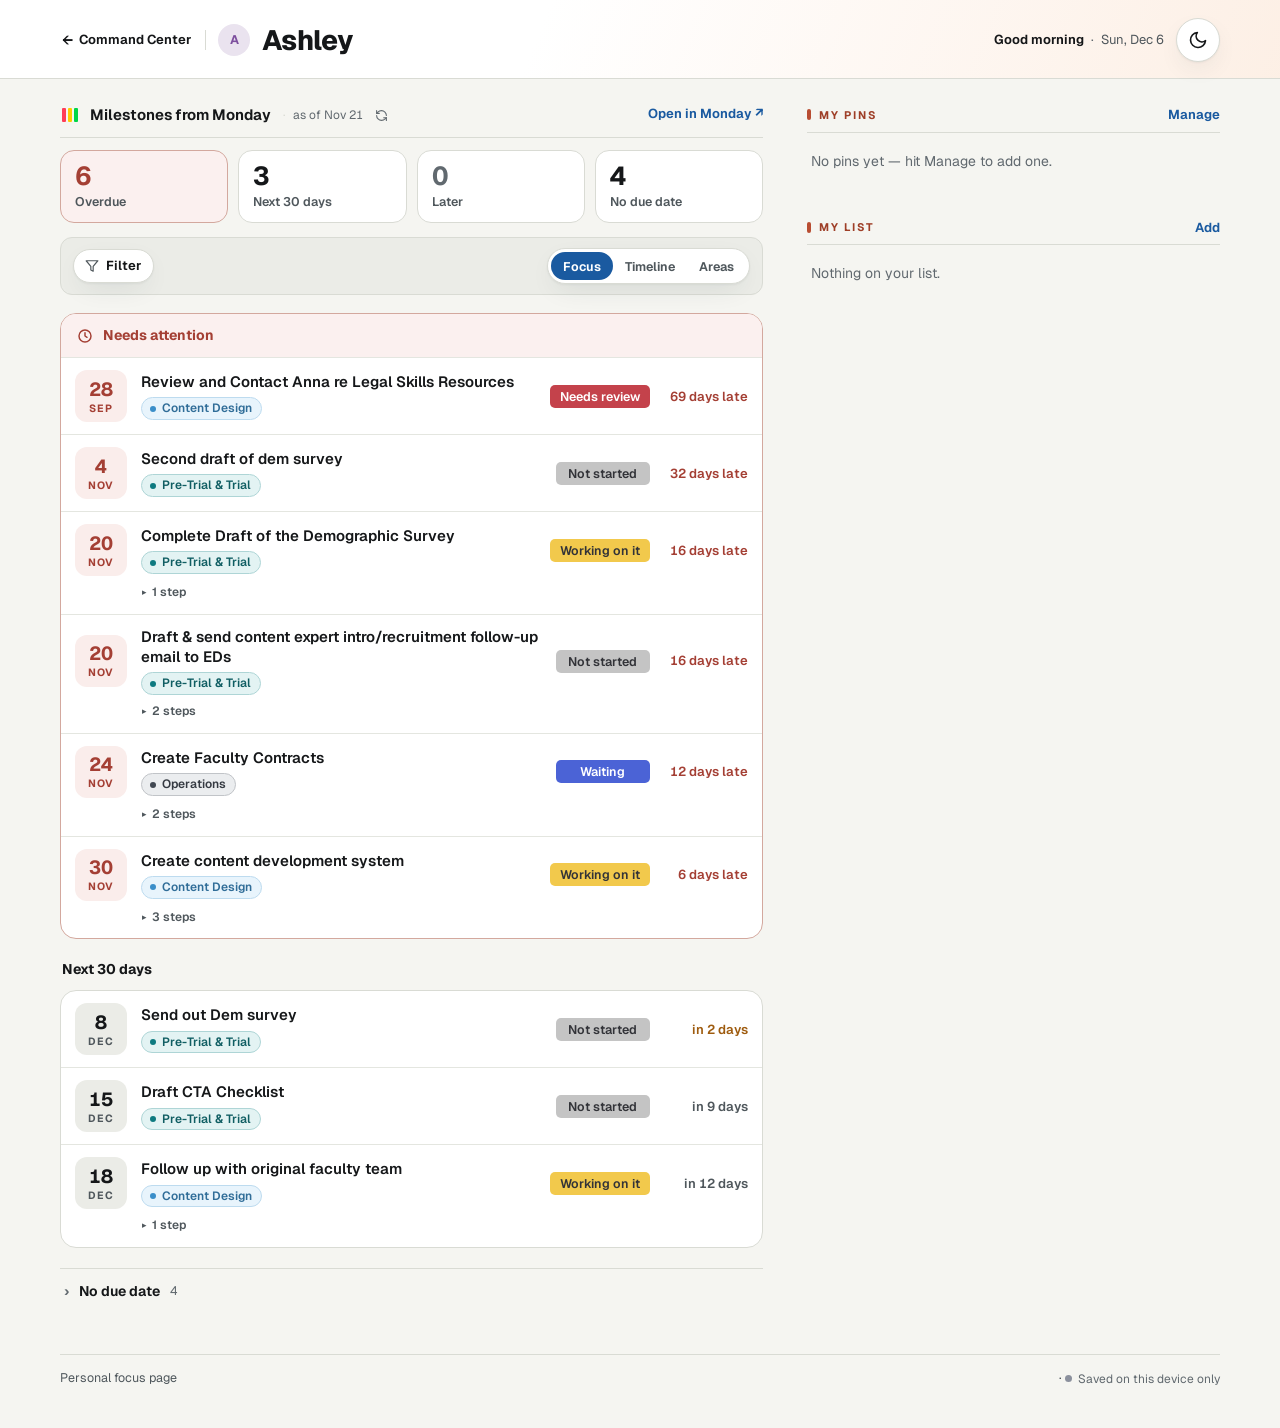
==== commit 531d5038: "Refresh team Monday task snapshots" ====
--- a/ashley/index.html
+++ b/ashley/index.html
@@ -1039,7 +1039,7 @@
        To shorten a task name or a category label, or to teach it a new
        Monday status, edit the maps at the top of the script instead.
        ===================================================================== */
-    const SNAPSHOT_DATE = "2026-11-20";
+    const SNAPSHOT_DATE = "2026-11-21";
     let snapshotDate = SNAPSHOT_DATE;
     let snapshotLive = false;
     const pageSlug = location.pathname.replace(/^\/|\/$/g, "").split("/")[0] || "ashley";
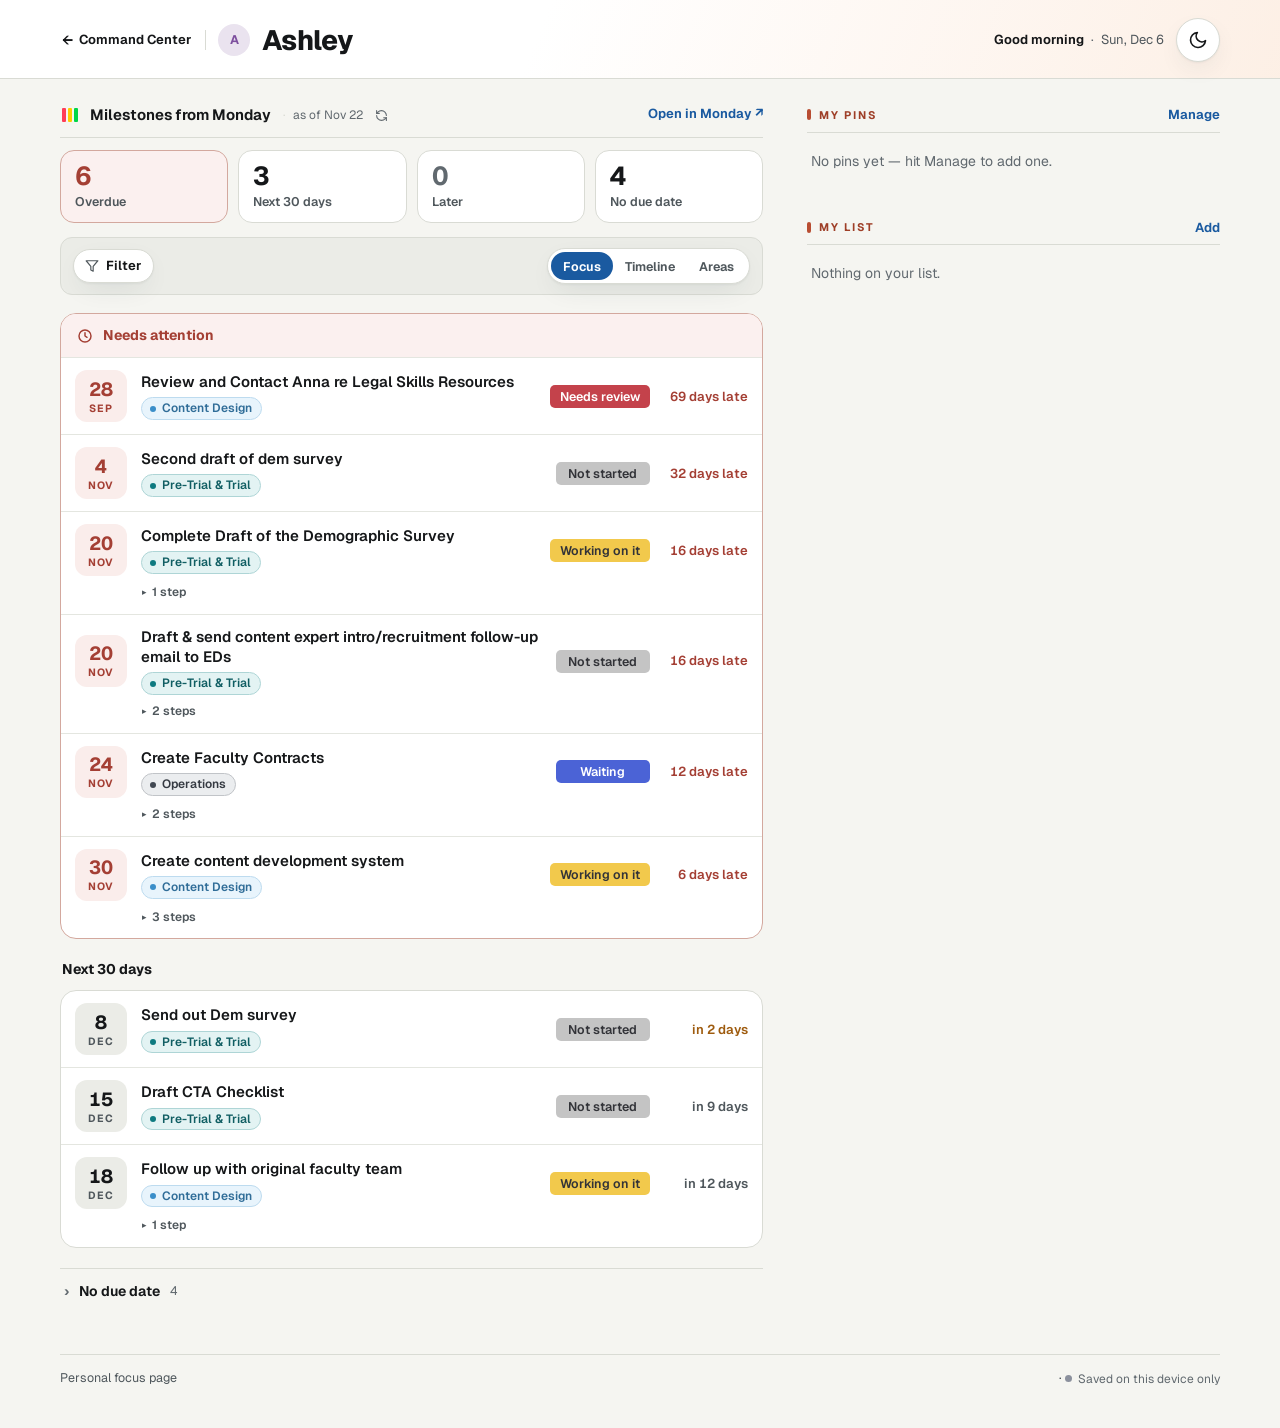
==== commit 55b7dcee: "Refresh team Monday task snapshots" ====
--- a/ashley/index.html
+++ b/ashley/index.html
@@ -1039,7 +1039,7 @@
        To shorten a task name or a category label, or to teach it a new
        Monday status, edit the maps at the top of the script instead.
        ===================================================================== */
-    const SNAPSHOT_DATE = "2026-11-21";
+    const SNAPSHOT_DATE = "2026-11-22";
     let snapshotDate = SNAPSHOT_DATE;
     let snapshotLive = false;
     const pageSlug = location.pathname.replace(/^\/|\/$/g, "").split("/")[0] || "ashley";
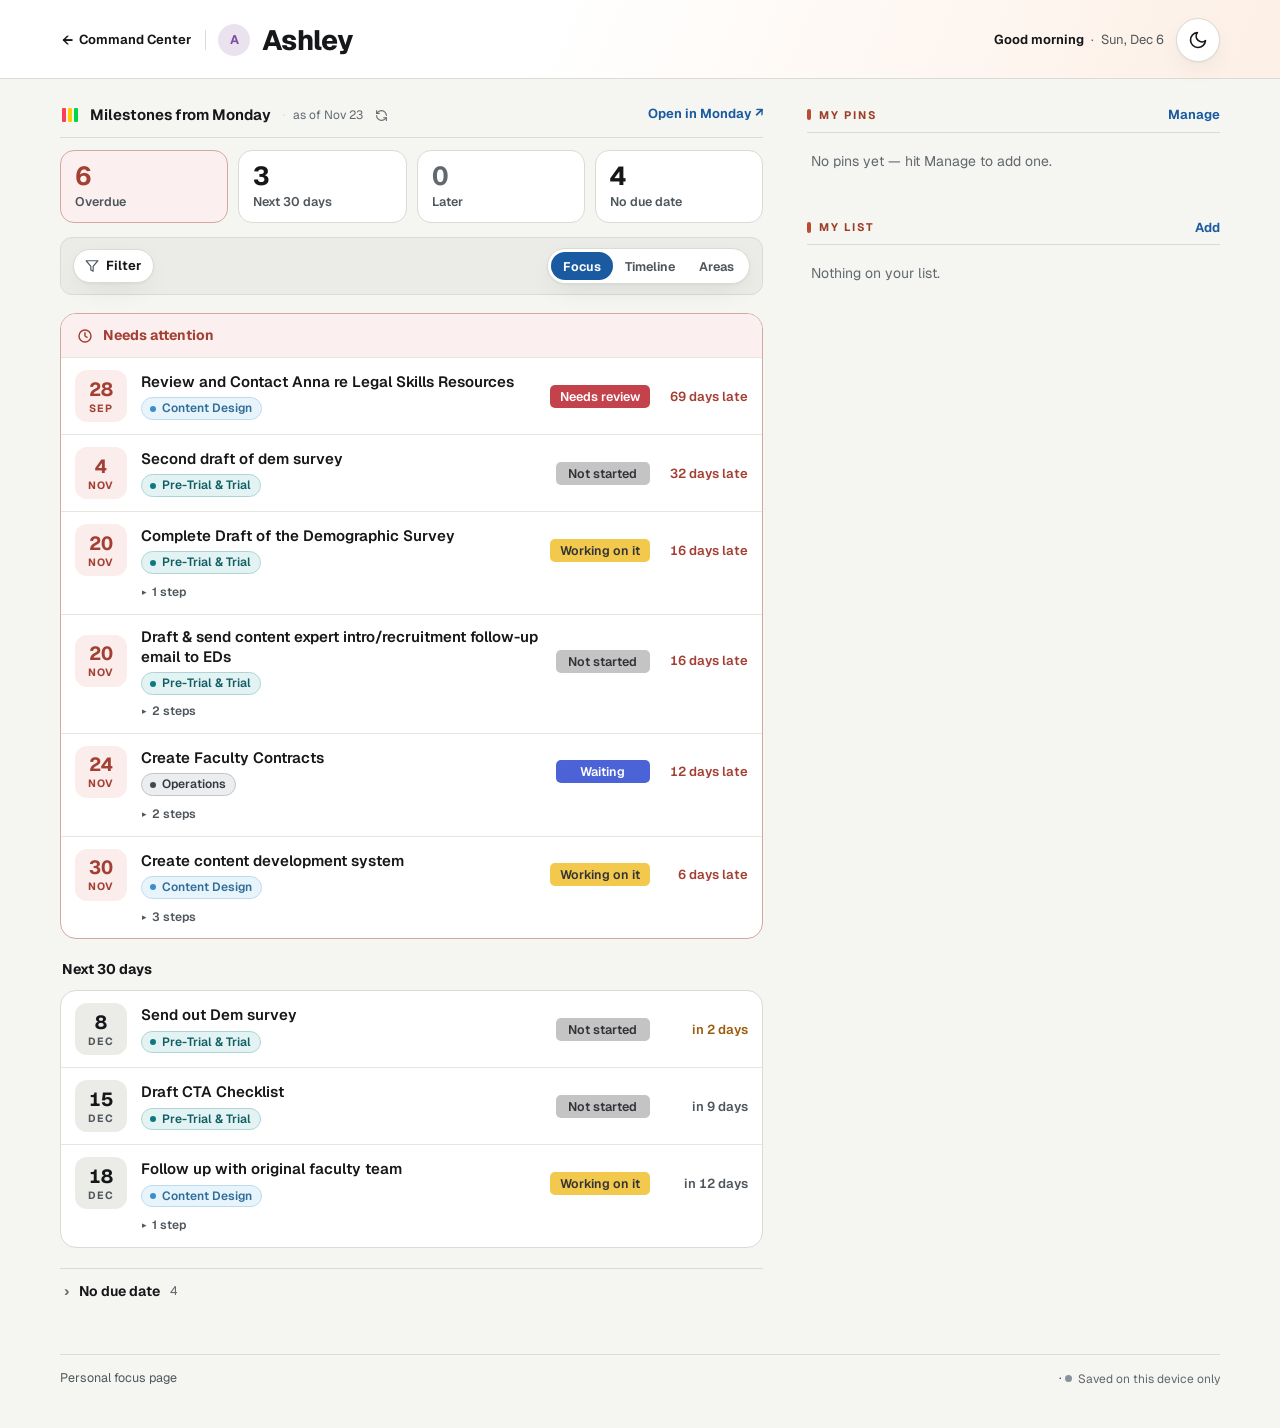
==== commit 9d5ac39c: "Refresh team Monday task snapshots" ====
--- a/ashley/index.html
+++ b/ashley/index.html
@@ -1039,7 +1039,7 @@
        To shorten a task name or a category label, or to teach it a new
        Monday status, edit the maps at the top of the script instead.
        ===================================================================== */
-    const SNAPSHOT_DATE = "2026-11-22";
+    const SNAPSHOT_DATE = "2026-11-23";
     let snapshotDate = SNAPSHOT_DATE;
     let snapshotLive = false;
     const pageSlug = location.pathname.replace(/^\/|\/$/g, "").split("/")[0] || "ashley";
--- a/tokens.css
+++ b/tokens.css
@@ -4,7 +4,7 @@
    sunrise concentrated into the header band alone — apricot on its sunward
    corner. Steel blue interactive signal, terracotta rust place marks.
 
-   The light neutrals INTENTIONALLY diverge from LACE Learning Hub
+   The light neutrals INTENTIONALLY diverge from LACE Training Hub
    app/globals.css, which still runs the warm cream ladder. Re-syncing this file
    wholesale will put the mud back: a yellow paper ladder under a peach bloom
    turns every resting surface khaki. Port the dark block freely; port the light
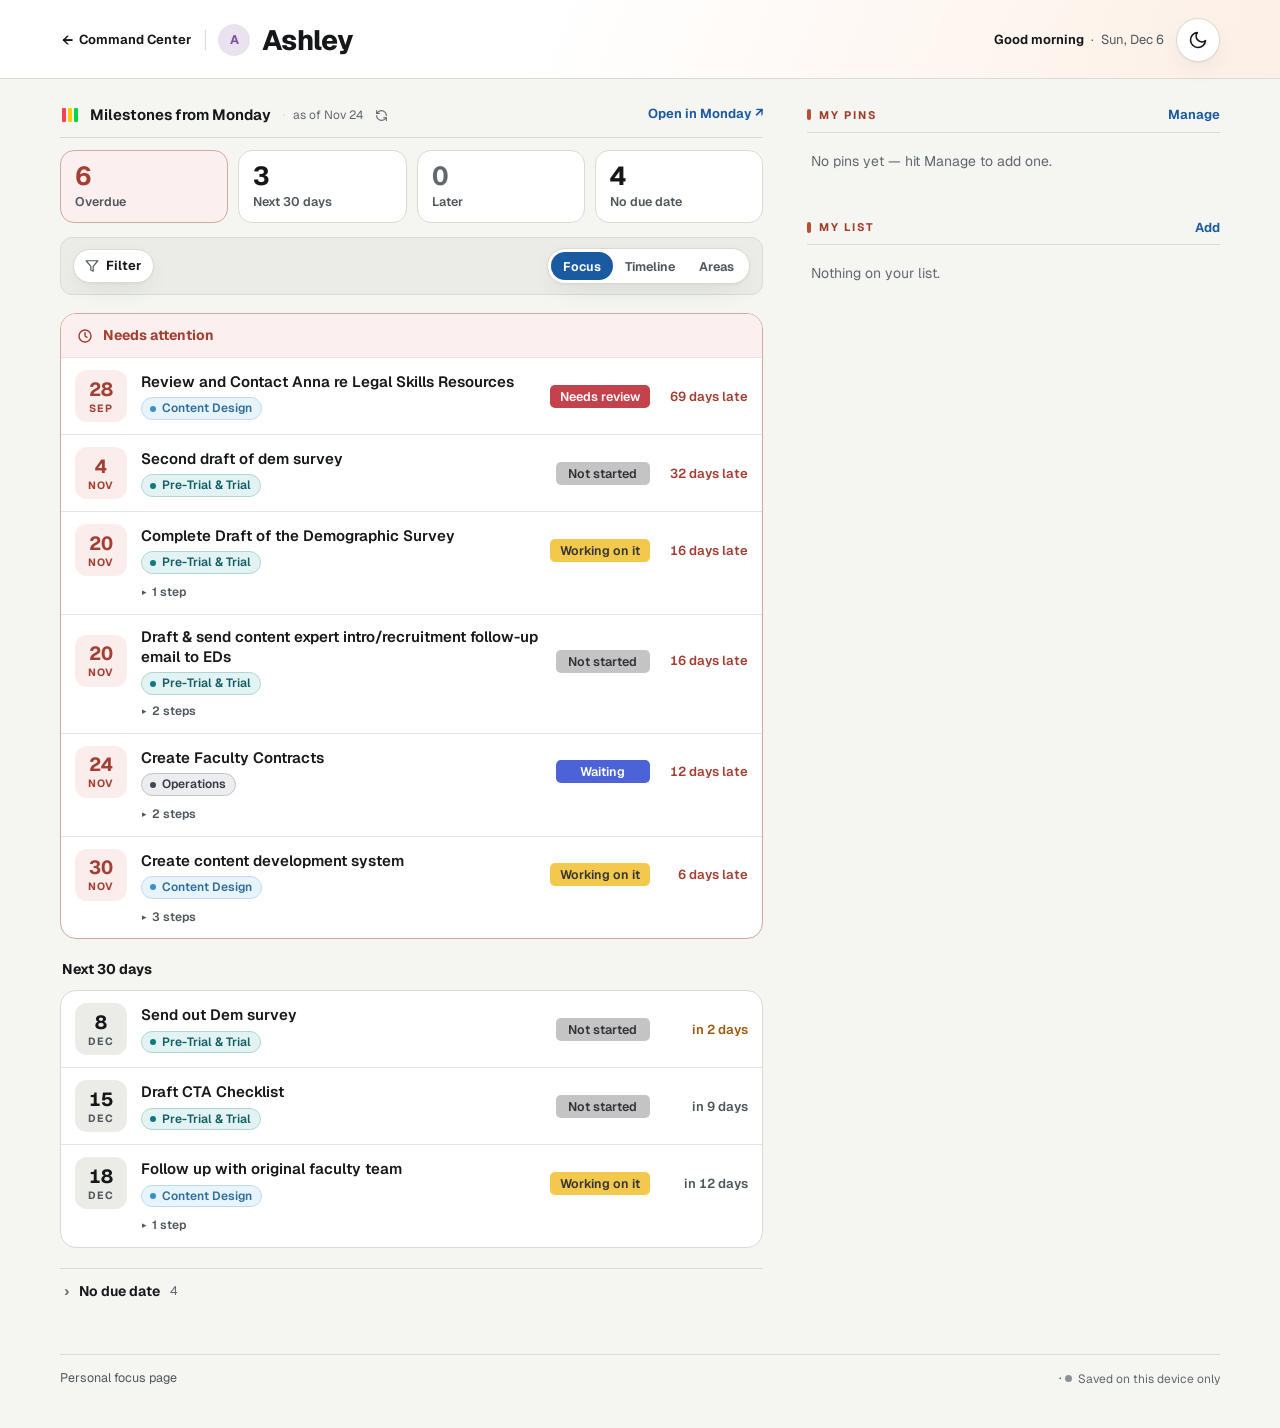
==== commit ab4742d5: "Refresh team Monday task snapshots" ====
--- a/ashley/index.html
+++ b/ashley/index.html
@@ -1039,7 +1039,7 @@
        To shorten a task name or a category label, or to teach it a new
        Monday status, edit the maps at the top of the script instead.
        ===================================================================== */
-    const SNAPSHOT_DATE = "2026-11-23";
+    const SNAPSHOT_DATE = "2026-11-24";
     let snapshotDate = SNAPSHOT_DATE;
     let snapshotLive = false;
     const pageSlug = location.pathname.replace(/^\/|\/$/g, "").split("/")[0] || "ashley";
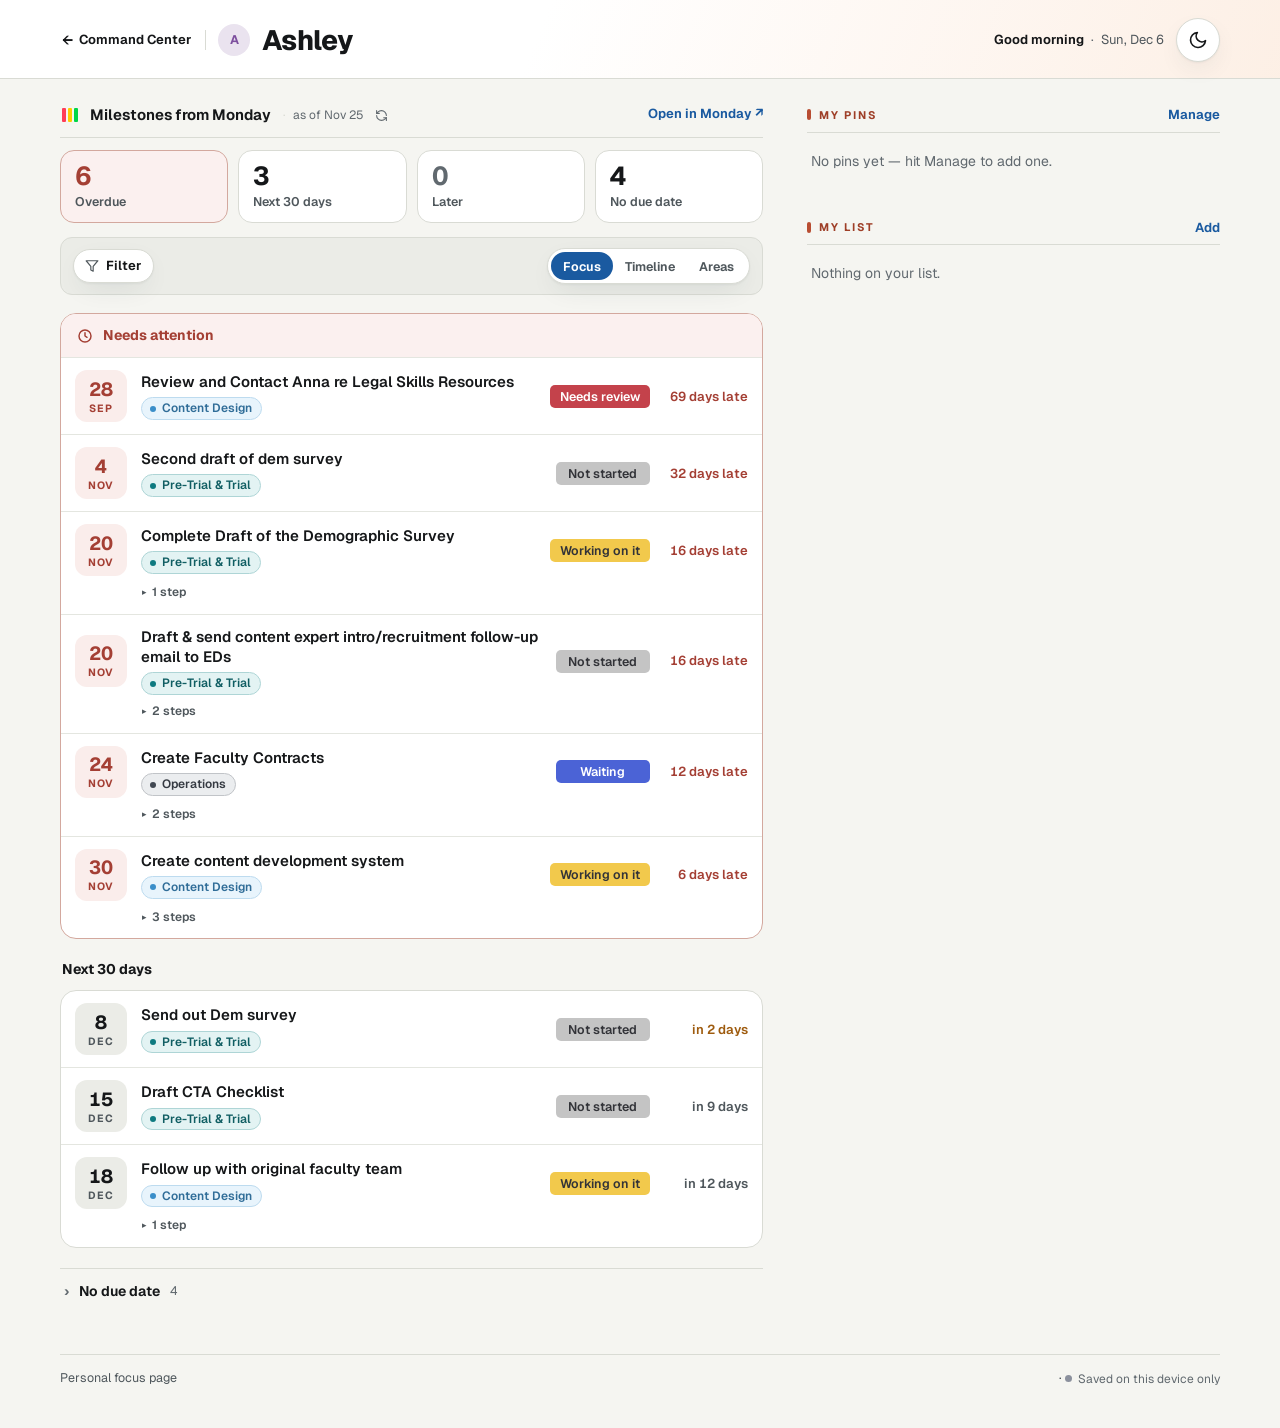
==== commit 46b26f47: "Refresh team Monday task snapshots" ====
--- a/ashley/index.html
+++ b/ashley/index.html
@@ -1039,7 +1039,7 @@
        To shorten a task name or a category label, or to teach it a new
        Monday status, edit the maps at the top of the script instead.
        ===================================================================== */
-    const SNAPSHOT_DATE = "2026-11-24";
+    const SNAPSHOT_DATE = "2026-11-25";
     let snapshotDate = SNAPSHOT_DATE;
     let snapshotLive = false;
     const pageSlug = location.pathname.replace(/^\/|\/$/g, "").split("/")[0] || "ashley";
@@ -1117,7 +1117,6 @@
       { b:"trial", cat:"Phase 1: Trial Process Sequence + Demographic Survey", n:"Send out Dem survey", s:"idle", due:"2026-12-08", id:"13420124302", shared:true },
       { b:"trial", cat:"Phase 1: Trial Process Sequence + Demographic Survey", n:"Draft CTA Checklist", s:"idle", due:"2026-12-15", id:"13456628915" },
       { b:"trial", cat:"Phase 1: Trial Process Sequence + Demographic Survey", n:"Develop quality control checklist for content and tech for content publishing system", s:"wait", due:null, id:"12530354428", shared:true },
-      { b:"trial", cat:"Phase 1: Trial Process Sequence + Demographic Survey", n:"Interactive Map Prototype: Take a look!", s:"idle", due:null, id:"13575033097", shared:true, a:"2026-11-17", sub:true, p:"Prototype Interactive Map", pid:"13575002650", o:"Ashley Nyce, Olivia Carini, Marlie Creed", me:true },
       // <<< TASKS-END
     ];
 
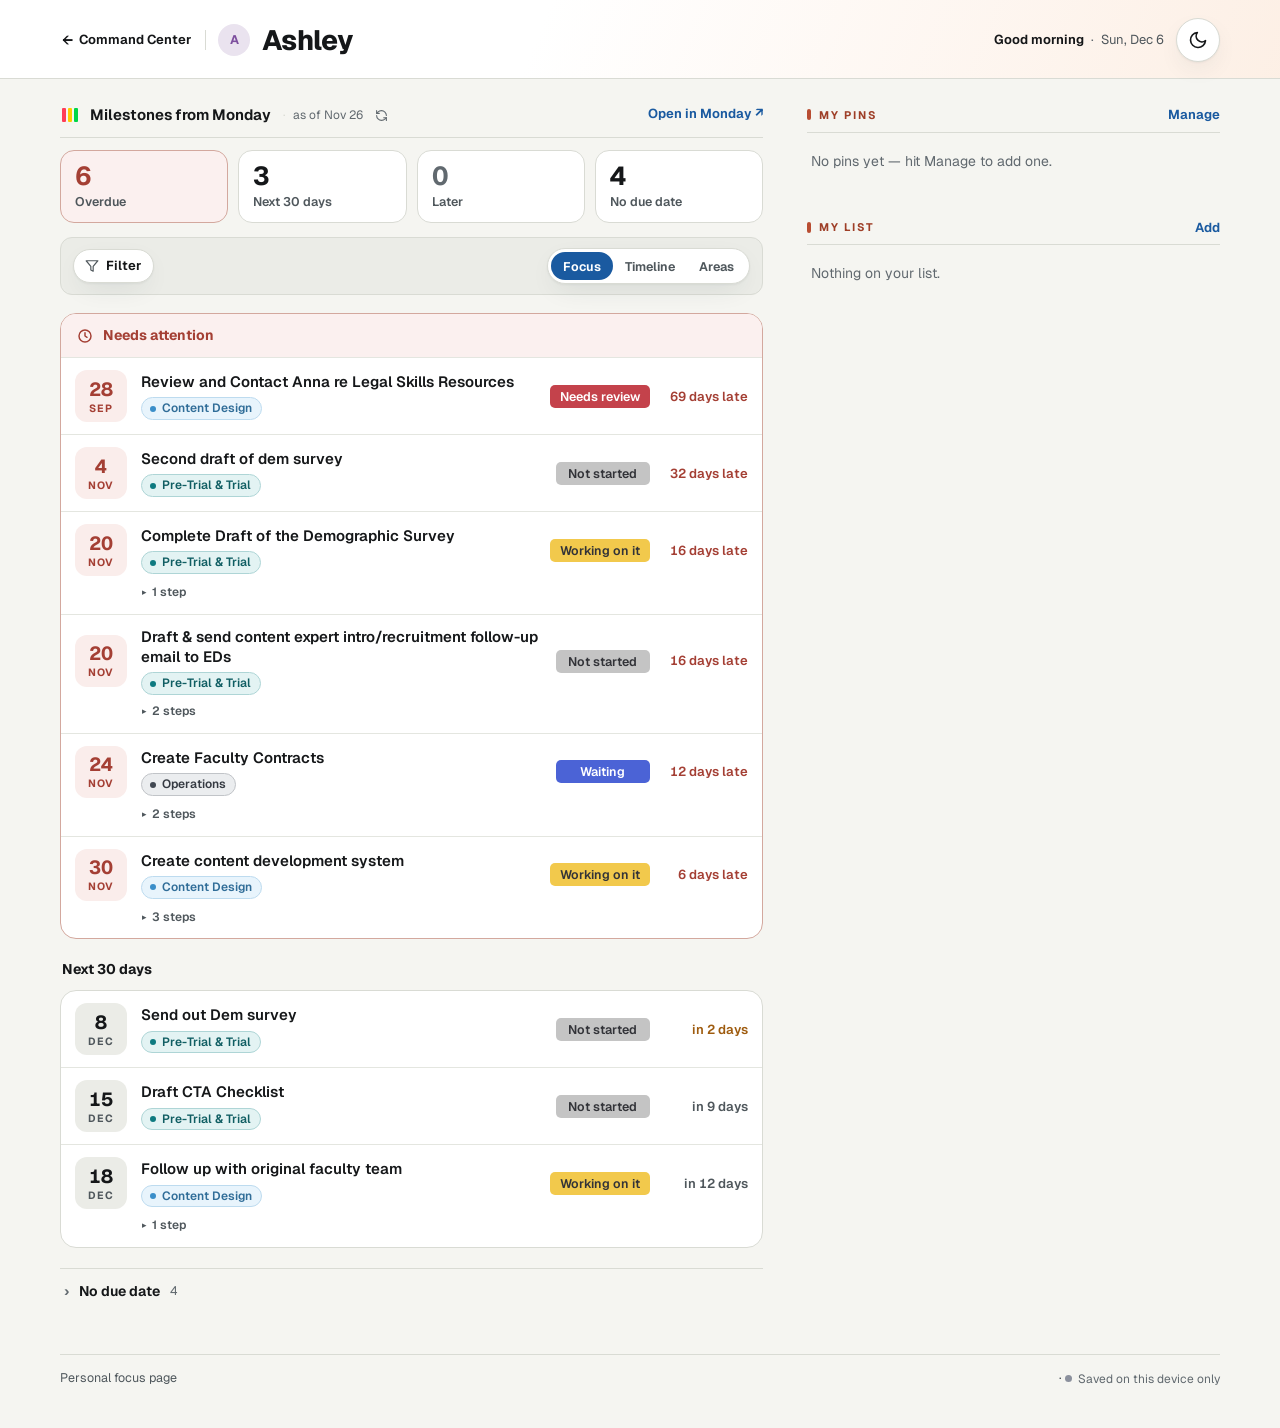
==== commit 015223c3: "Refresh team Monday task snapshots" ====
--- a/ashley/index.html
+++ b/ashley/index.html
@@ -1039,7 +1039,7 @@
        To shorten a task name or a category label, or to teach it a new
        Monday status, edit the maps at the top of the script instead.
        ===================================================================== */
-    const SNAPSHOT_DATE = "2026-11-25";
+    const SNAPSHOT_DATE = "2026-11-26";
     let snapshotDate = SNAPSHOT_DATE;
     let snapshotLive = false;
     const pageSlug = location.pathname.replace(/^\/|\/$/g, "").split("/")[0] || "ashley";
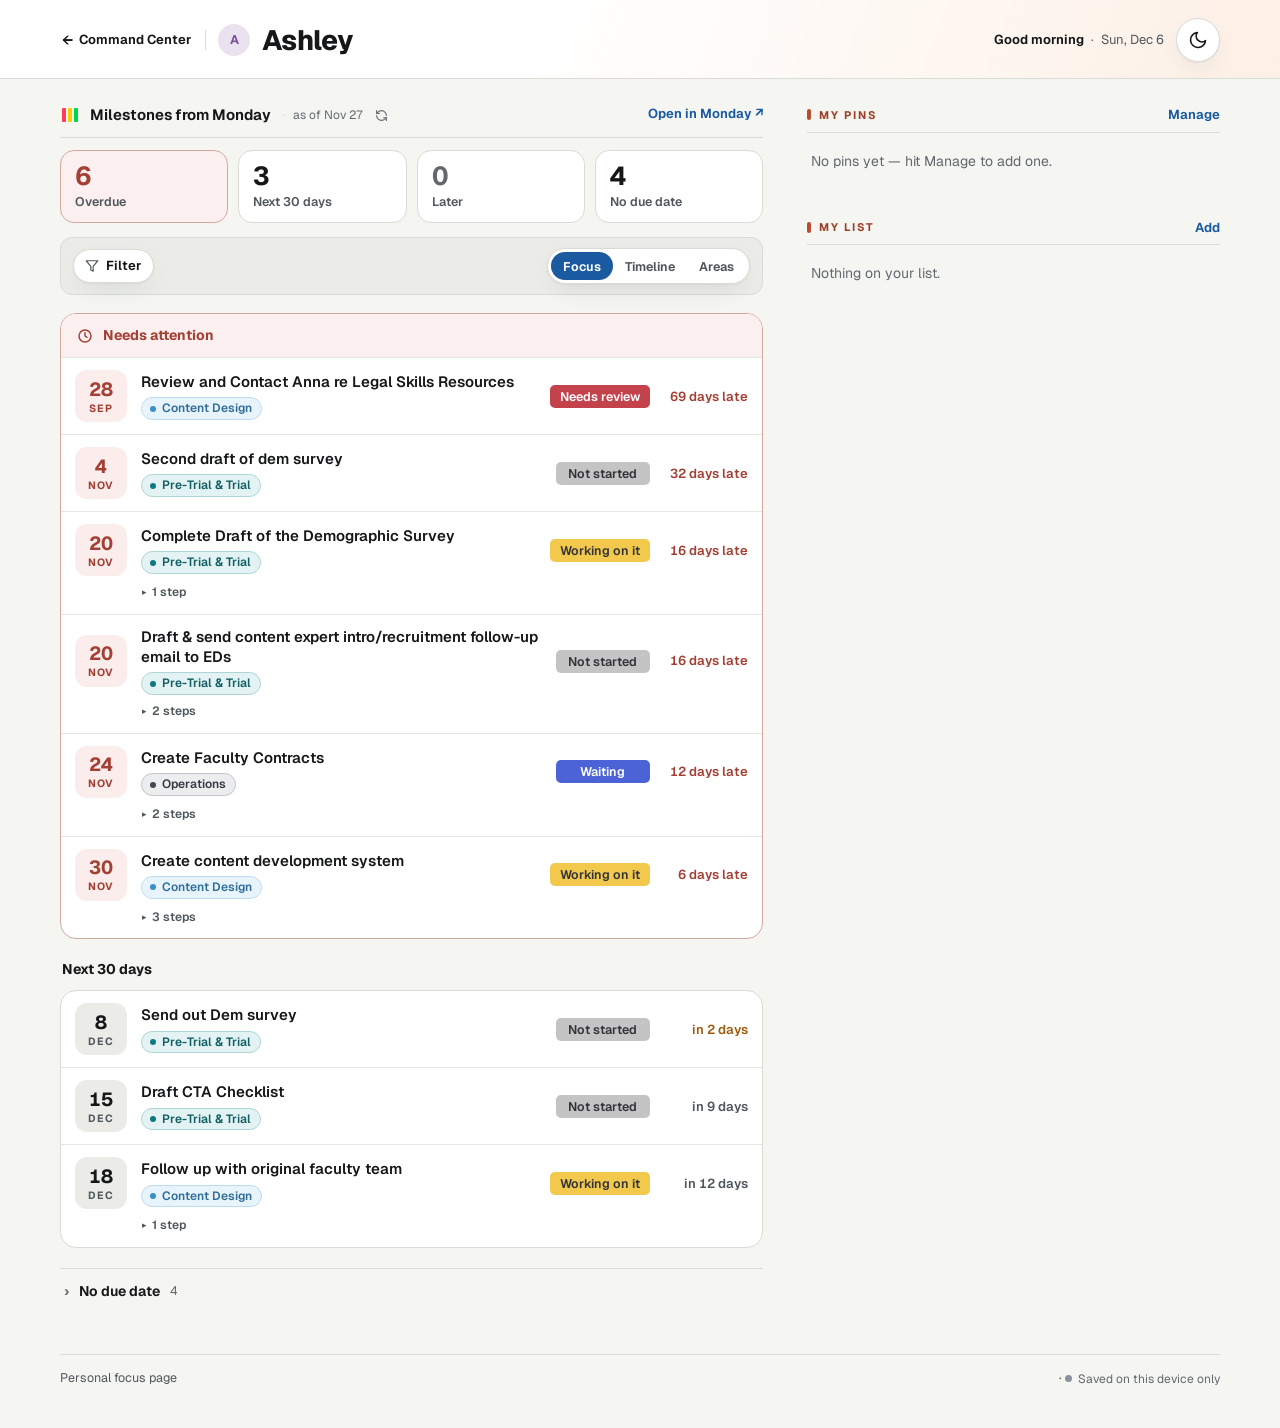
==== commit a43c2839: "Refresh team Monday task snapshots" ====
--- a/ashley/index.html
+++ b/ashley/index.html
@@ -1039,7 +1039,7 @@
        To shorten a task name or a category label, or to teach it a new
        Monday status, edit the maps at the top of the script instead.
        ===================================================================== */
-    const SNAPSHOT_DATE = "2026-11-26";
+    const SNAPSHOT_DATE = "2026-11-27";
     let snapshotDate = SNAPSHOT_DATE;
     let snapshotLive = false;
     const pageSlug = location.pathname.replace(/^\/|\/$/g, "").split("/")[0] || "ashley";
